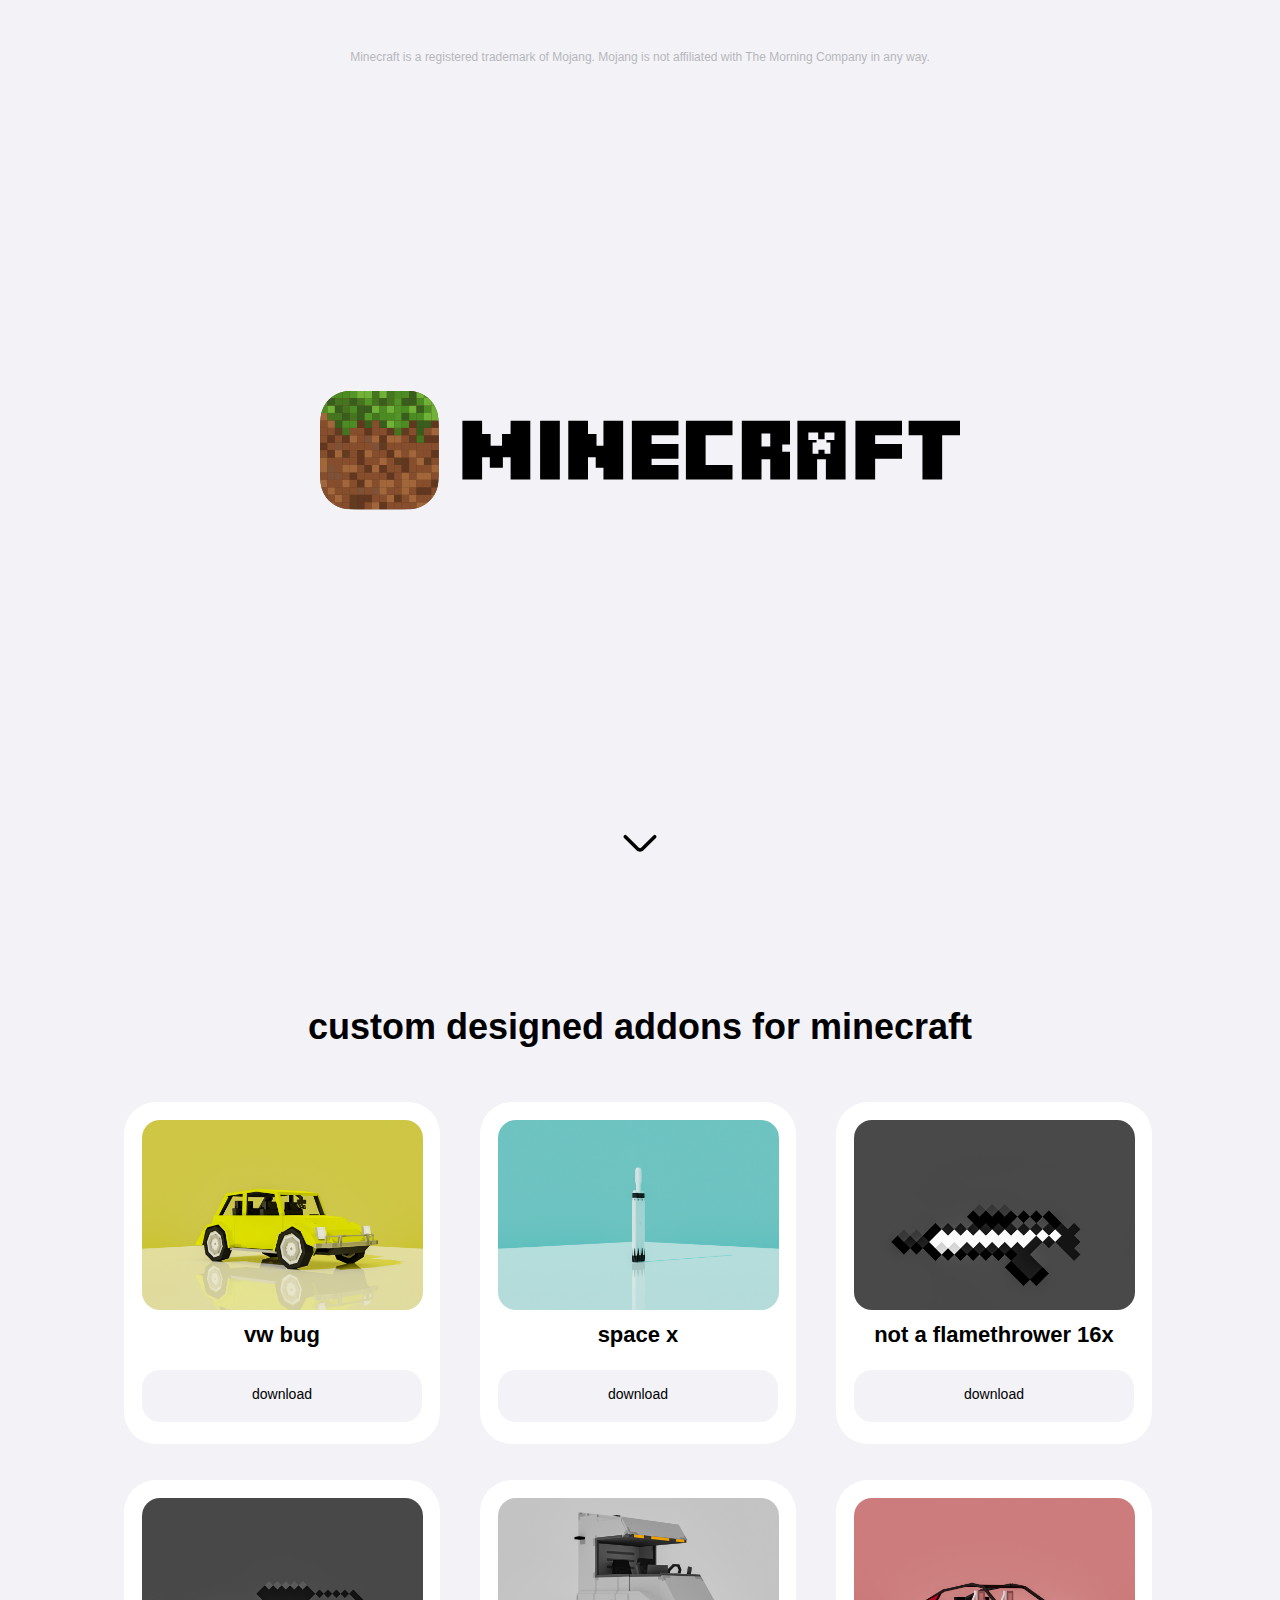
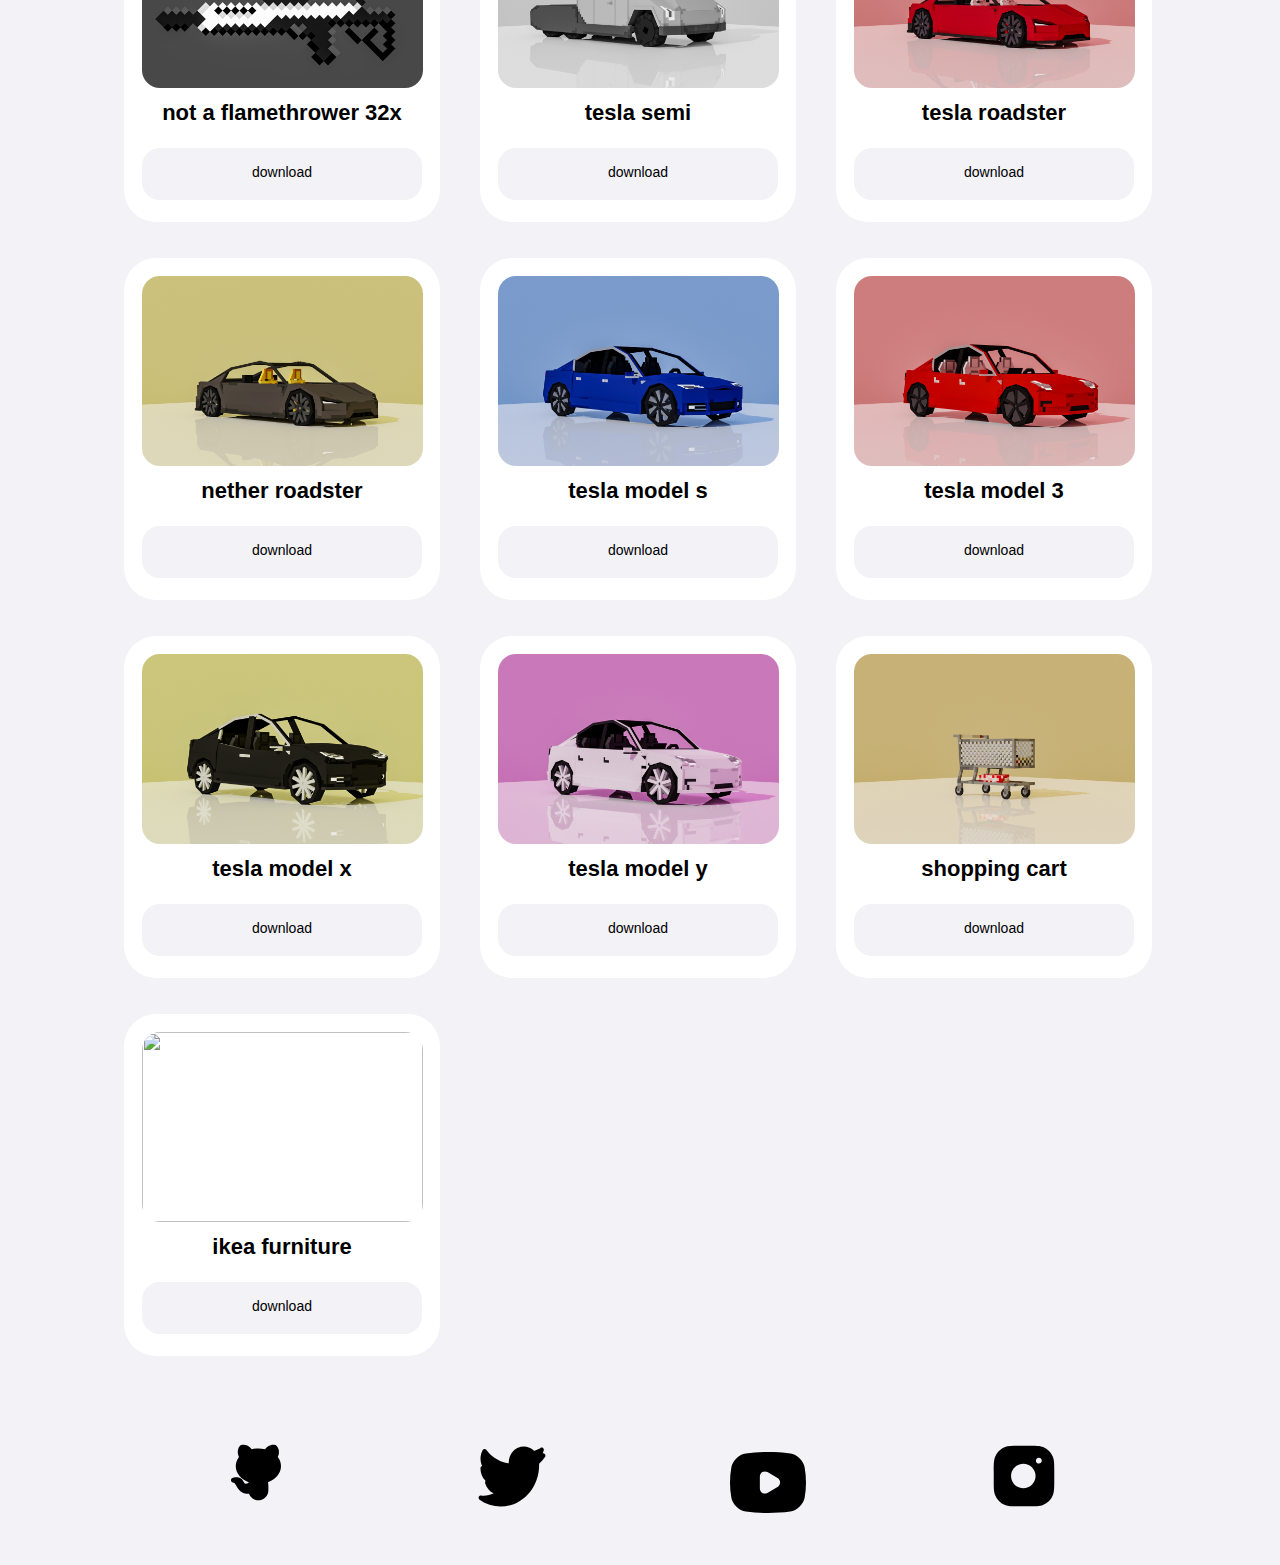
==== index.html @ c8d3272b "added download page for addons (with ads) and updated links accordingly" ====
<!DOCTYPE html>
<html lang="en">
	<head>
		<meta charset="UTF-8" />
		<meta name="viewport" content="width=device-width, initial-scale=1.0" />
		<link rel="stylesheet" type="text/css" href="style.css" />
		<title>Minecraft Resources by TMC</title>
	</head>
	<body>
		<div id="title">
			<img draggable="false" src="img/title/minecraft.svg" />
		</div>
        
        <div id="scrollBtn">
            <a href="#packSection">
                <img id="scrollBtnImg" src="img/title/chevron.svg"></img>
            </a>
        </div>
        <a name="packSection"></a>
		<div id="desc">
			<h2 id="descText">custom designed addons for minecraft</h2>
		</div>
       
		<div id="packs">
            
            <div class="packCard">
                <img draggable="false" id="packCardImg" src="img/addons/Bug.png"/>
                
                <div id="textAndBtn">
                
                <h3 id="packName">vw bug</h3>
                <a href="download?url=/minecraft/VW Bug.zip">
                    <h4 id="packBtn">download</h4>
                </a>
                </div>
            </div>
            
            <div class="packCard">
                <img draggable="false" id="packCardImg" src="img/addons/SpaceX.png"/>
                
                <div id="textAndBtn">
                
                <h3 id="packName">space x</h3>
                <a href="download?url=/minecraft/SpaceX.zip">
                    <h4 id="packBtn">download</h4>
                </a>
                </div>
            </div>
            
            <div class="packCard">
                <img draggable="false" id="packCardImg" src="img/addons/Flamethrower16.png"/>
                
                <div id="textAndBtn">
                
                <h3 id="packName">not a flamethrower 16x</h3>
                <a href="download?url=/minecraft/Not a Flamethrower 16x.zip">
                    <h4 id="packBtn">download</h4>
                </a>
                </div>
            </div>
            
            <div class="packCard">
                <img draggable="false" id="packCardImg" src="img/addons/Flamethrower32.png"/>
                
                <div id="textAndBtn">
                
                <h3 id="packName">not a flamethrower 32x</h3>
                <a href="download?url=/minecraft/Not a Flamethrower 32x.zip"
                    >
                    <h4 id="packBtn">download</h4>
                </a>
                </div>
            </div>
            
            <div class="packCard">
                <img draggable="false" id="packCardImg" src="img/addons/Semi.png"/>
                
                <div id="textAndBtn">
                
                <h3 id="packName">tesla semi</h3>
                <a href="download?url=/minecraft/Tesla Semi.zip">
                    <h4 id="packBtn">download</h4>
                </a>
                </div>
            </div>
            
            <div class="packCard">
                <img draggable="false" id="packCardImg" src="img/addons/Roadster.png"/>
                
                <div id="textAndBtn">
                
                <h3 id="packName">tesla roadster</h3>
                <a href="download?url=/minecraft/Tesla Roadster.zip">
                    <h4 id="packBtn">download</h4>
                </a>
                </div>
            </div>
            
            <div class="packCard">
                <img draggable="false" id="packCardImg" src="img/addons/NetherRoadster.png"/>
                
                <div id="textAndBtn">
                
                <h3 id="packName">nether roadster</h3>
                <a href="download?url=/minecraft/Nether Roadster.zip">
                    <h4 id="packBtn">download</h4>
                </a>
                </div>
            </div>
            
            <div class="packCard">
                <img draggable="false" id="packCardImg" src="img/addons/ModelS.png"/>
                
                <div id="textAndBtn">
                
                <h3 id="packName">tesla model s</h3>
                <a href="download?url=/minecraft/Tesla Model S.zip">
                    <h4 id="packBtn">download</h4>
                </a>
                </div>
            </div>
            
            <div class="packCard">
                <img draggable="false" id="packCardImg" src="img/addons/Model3.png"/>
                
                <div id="textAndBtn">
                
                <h3 id="packName">tesla model 3</h3>
                <a href="download?url=/minecraft/Tesla Model 3.zip">
                    <h4 id="packBtn">download</h4>
                </a>
                </div>
            </div>
            
            <div class="packCard">
                <img draggable="false" id="packCardImg" src="img/addons/ModelX.png"/>
                
                <div id="textAndBtn">
                
                <h3 id="packName">tesla model x</h3>
                <a href="download?url=/minecraft/Tesla Model X.zip">
                    <h4 id="packBtn">download</h4>
                </a>
                </div>
            </div>
            
            <div class="packCard">
                <img draggable="false" id="packCardImg" src="img/addons/ModelY.png"/>
                
                <div id="textAndBtn">
                
                <h3 id="packName">tesla model y</h3>
                <a href="download?url=/minecraft/Tesla Model Y.zip">
                    <h4 id="packBtn">download</h4>
                </a>
                </div>
            </div>
            
            <div class="packCard">
                <img draggable="false" id="packCardImg" src="img/addons/ShoppingCart.png"/>
                
                <div id="textAndBtn">
                
                <h3 id="packName">shopping cart</h3>
                <a href="download?url=/minecraft/Shopping Cart.zip">
                    <h4 id="packBtn">download</h4>
                </a>
                </div>
            </div>
            
            <div class="packCard">
                <img draggable="false" id="packCardImg" src="img/addons/Ikea.png"/>
                
                <div id="textAndBtn">
                
                <h3 id="packName">ikea furniture</h3>
                <a href="download?url=/minecraft/IKEA Furniture.zip">
                    <h4 id="packBtn">download</h4>
                </a>
                </div>
            </div>
			
		</div>
		<div id="footer">

			<a href="https://github.com/TheMorningCompany">
				<img
					draggable="false"
					src="img/icons/github.svg"
					style="left: calc(100vw / 5 - (4.5% / 2)); width: 4.5%;"
				/>
			</a>
			<a href="https://twitter.com/CompanyMorning">
				<img
					draggable="false"
					src="img/icons/twitter.svg"
					style="left: calc(200vw / 5 - (5.5% / 2)); width: 5.5%;"
				/>
			</a>
			<a href="https://www.youtube.com/channel/UCizXzjlzl6NksCf6wPLakKw">
				<img
					draggable="false"
					src="img/icons/youtube.svg"
					style="left: calc(300vw / 5 - 3%); width: 6%;"
				/>
			</a>
			<a href="https://www.instagram.com/themorningcompanymedia/">
				<img
					draggable="false"
					src="img/icons/instagram.svg"
					style="left: calc(400vw / 5 - 2.5%); width: 5%;"
				/>
			</a>
		</div>
		<script src="script.js"></script>
	</body>
    <footer>
        <div id="copyrightnote"
        <p>Minecraft is a registered trademark of Mojang. Mojang is not affiliated with The Morning Company in any way.<br>
        <div>
    </footer>
</html>
---- style.css ----
* {
    font-family: "Avenir Next", -apple-system, BlinkMacSystemFont, Roboto,"Segoe UI", sans-serif;
}
html {
    scroll-behavior: smooth;
}
::selection {
    background: #3EDD51;
}

body {
    background-color: #F2F2F7;
}
img {
    position: absolute;
    max-width: 100% !important;
}

h2 {
    text-align: center;
    font-size: 36px;
    padding: 24px;
}

h3 {
    font-size: 22px;
}

h4 {
    font-size: 14px;
    font-weight: 500;
    color: black;
}

#title img {
    top: 50%;
    left: 50%;
    -webkit-transform: translate(-50%, -50%);
    transform: translate(-50%, -50%);
    width: 50%;
    max-width: 100% !important;
    min-width: 300px;
}

#title {
    height: 90vh;
    width: 100vw;
    max-width: 100% !important;
    margin-bottom: 24px;
    align-items: center;
}

#scrollBtn {
    margin-bottom: 164px;
}

#scrollBtnImg {
    width: 44px;
    height: 44px;
    text-align: center;
    left: 50%;
    transform: translate(-50%, -50%);
}

#footer {
    display: flex;
    height: 100%;
    width: 100%;
    margin: 44px;
    justify-content:center;
}

#footer img {
    min-width: 44px;
    padding-top: 44px;
    padding-bottom: 44px;
    justify-content:center;
}

#copyrightnote {
    font-size: 12px;
    display: flex;
    justify-content: center;
    height: 75px;
    width: 80%;
    text-align: center;
    align-items: center;
    line-height: 25/2px;
    border-radius: 15px;
    position: absolute;
    top: 0%;
    left: 50%;
    transform: translate(-50%, 25%);
    opacity: 25%;
    max-width: 100% !important;
}

.packCard {
    width: 310px;
    height: 336px;
    display: flex;
    flex-direction: column;
    align-items: center;
    background-color: #ffffff;
    border-radius: 32px;
    box-shadow: none;
    border: solid rgba(0,0,43,0.0);
    transform: none;
    transition: box-shadow 0.4s, border 0.4s, transform 0.4s;
}
#packCardImg {
    width: 281px;
    height: 190px;
    margin-top: 15px;
    border-radius: 18px;
    object-fit: cover;
}
#packBtn {
    underline: none;
    background-color: #F2F2F7;
    min-width: 280px;
    max-width: 372px;
    height: 52px;
    padding-top: 16px;
    text-align: center;
    box-sizing: border-box;
    border-radius: 18px;
    color: black;
    transition: background-color 0.4s;
}

#textAndBtn {
    margin-top: 195px;
}

.packCard:hover {
    box-shadow: 0px 15px 40px rgba(7,7,44,0.08);
    border: solid rgba(0,0,43,0.04);
    transform: translate(0px,-6px);
}
#packBtn:hover {
    background-color: #e1e1e8;
}
#packBtn:active {
    background-color: #c9c9d3;
}


#packs {
    text-align: center;
    display: grid;
    grid-template-columns: repeat(auto-fill, 320px);
    gap: 36px;
    justify-content:center;
}

a:link { text-decoration: none; }

a:visited { text-decoration: none; }

a:hover { text-decoration: none; }

a:active { text-decoration: none; }

@media(prefers-color-scheme: dark) {
    body {
        background-color: #232024;
    }
    #footer img {
        filter: invert(100%);
    }
    
    .packCard {
        background-color: #333033;
    }
    
    #packBtn {
        background-color: #232024;
        color: white;
    }
    
    
    #title img {
        content: url("img/title/minecraft dark.svg")
    }
    
    #packBtn:hover {
        background-color: #363138;
    }
    #packBtn:active {
        background-color: #474149;
    }
    #scrollBtnImg {
        filter: invert(100%)
    }
    
    h1 {
        color: white;
    }
    h2 {
        color: white;
    }
    h3 {
        color: white;
    }
    h4 {
        color: white;
    }
    #copyrightnote {
        color: #FFFFFF;
    }
}

/*# sourceMappingURL=style.css.map */
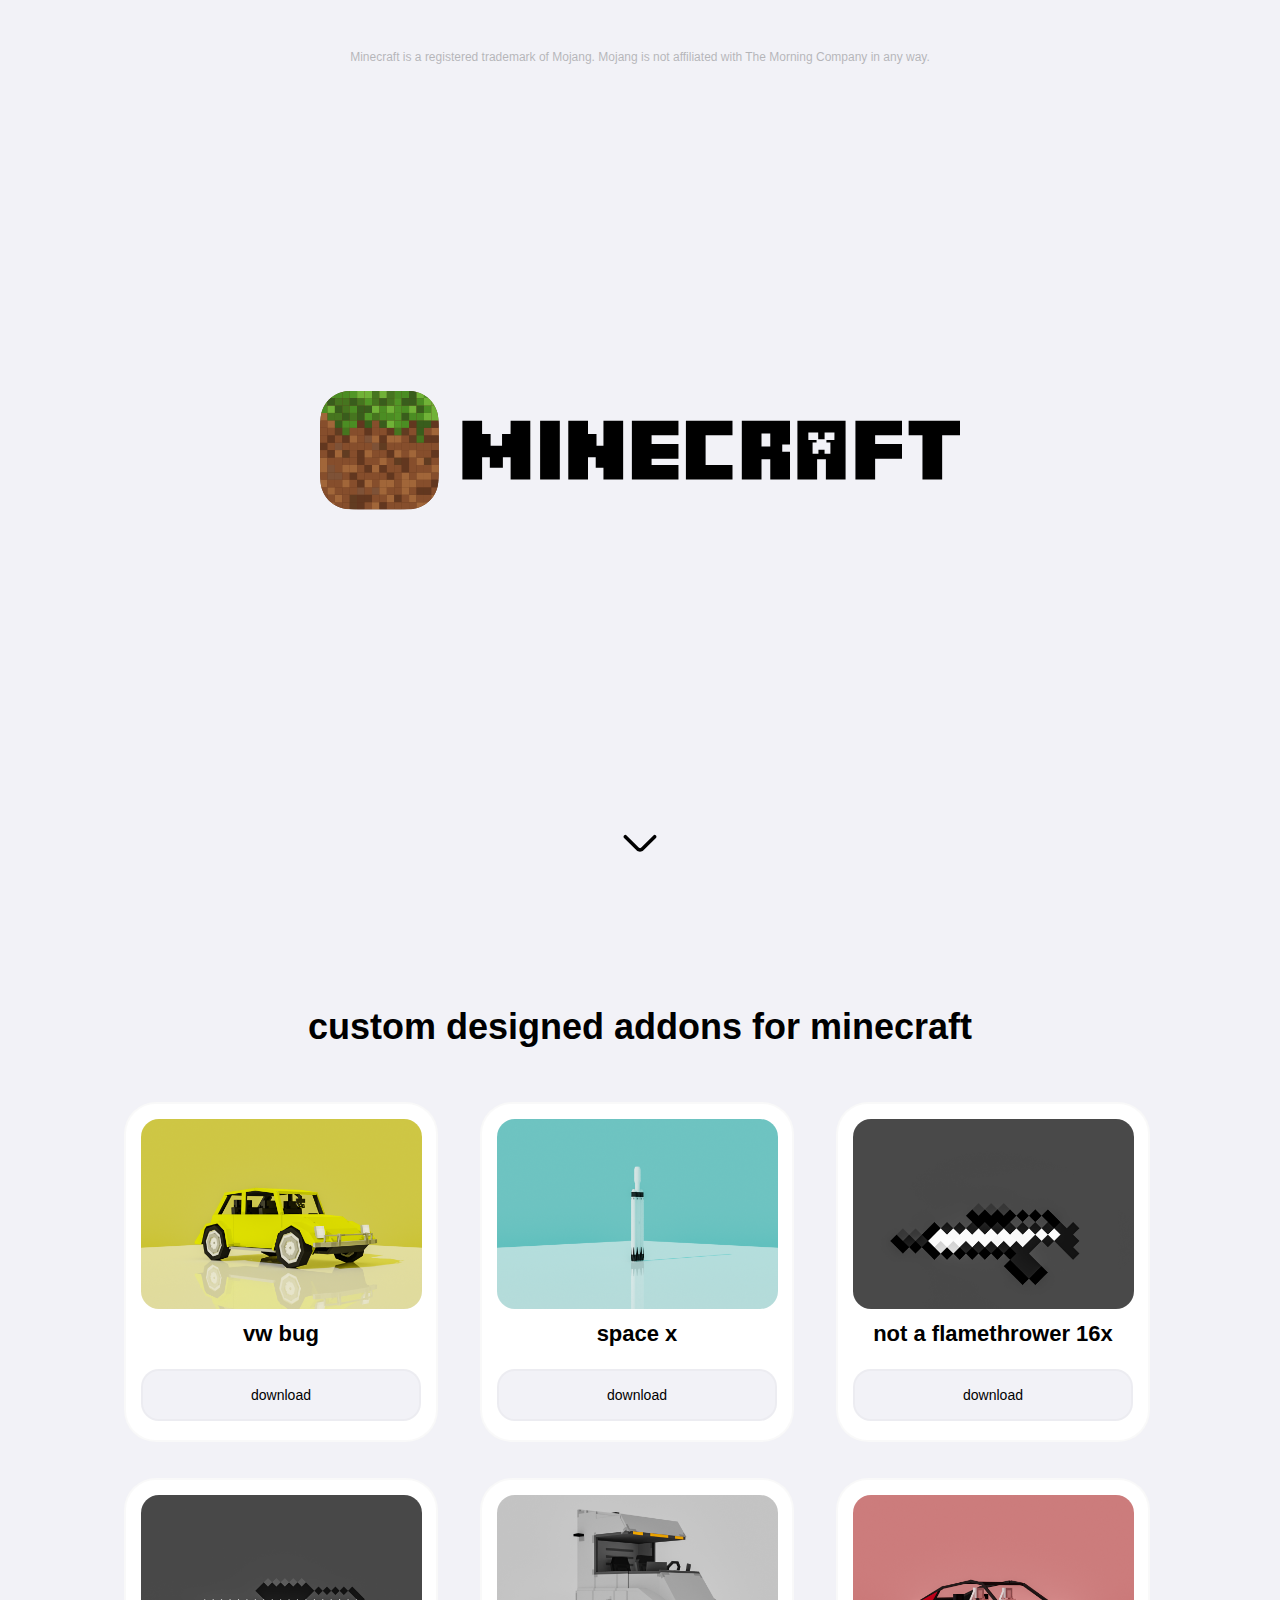
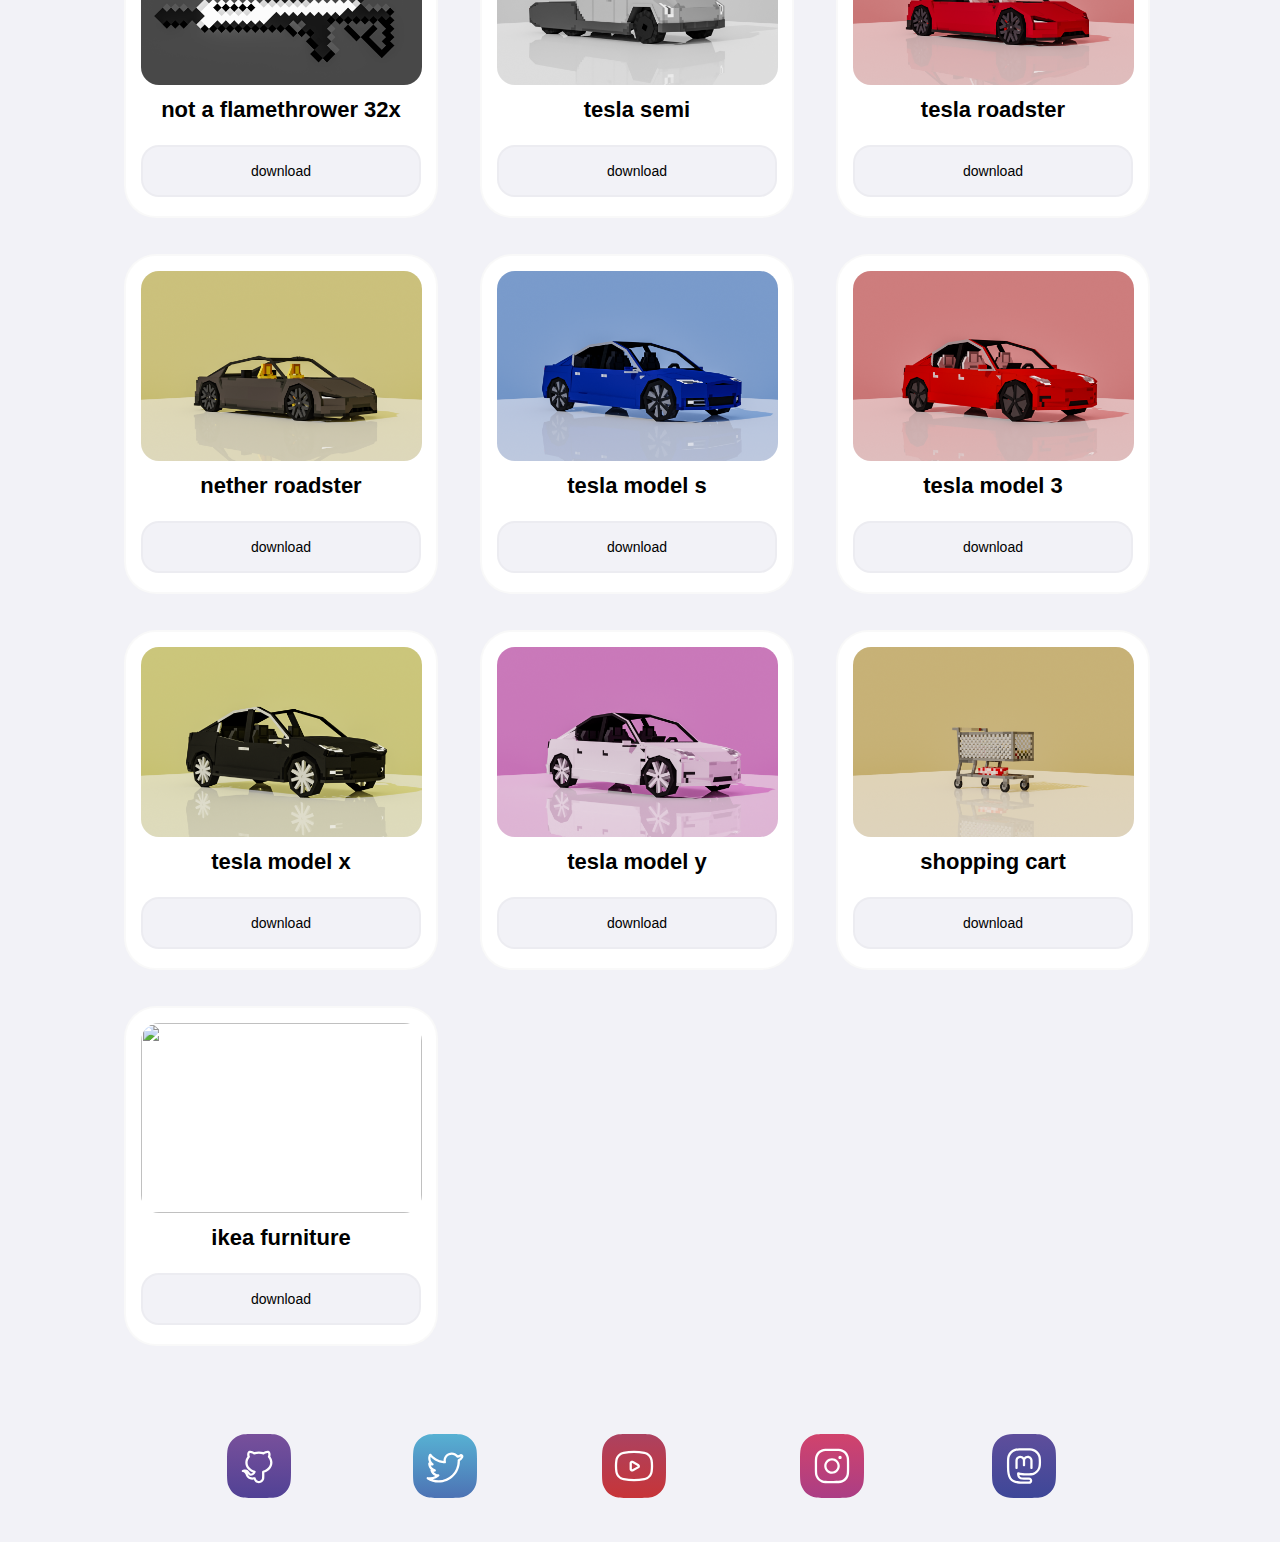
==== commit 30b9a29b: "changed colors/animations/footer icons" ====
--- a/index.html
+++ b/index.html
@@ -1,6 +1,7 @@
 <!DOCTYPE html>
 <html lang="en">
 	<head>
+        <script async src="https://pagead2.googlesyndication.com/pagead/js/adsbygoogle.js?client=ca-pub-3153708711357836" crossorigin="anonymous"></script>
 		<meta charset="UTF-8" />
 		<meta name="viewport" content="width=device-width, initial-scale=1.0" />
 		<link rel="stylesheet" type="text/css" href="style.css" />
@@ -187,36 +188,57 @@
 				<img
 					draggable="false"
 					src="img/icons/github.svg"
-					style="left: calc(100vw / 5 - (4.5% / 2)); width: 4.5%;"
+					style="left: calc(100vw / 5 - (4.5% / 2)); width: 5%;"
 				/>
 			</a>
 			<a href="https://twitter.com/CompanyMorning">
 				<img
 					draggable="false"
 					src="img/icons/twitter.svg"
-					style="left: calc(200vw / 5 - (5.5% / 2)); width: 5.5%;"
+					style="left: calc(175vw / 5 - (5.5% / 2)); width: 5%;"
 				/>
 			</a>
 			<a href="https://www.youtube.com/channel/UCizXzjlzl6NksCf6wPLakKw">
 				<img
 					draggable="false"
 					src="img/icons/youtube.svg"
-					style="left: calc(300vw / 5 - 3%); width: 6%;"
+					style="left: calc(250vw / 5 - 3%); width: 5%;"
 				/>
 			</a>
 			<a href="https://www.instagram.com/themorningcompanymedia/">
 				<img
 					draggable="false"
 					src="img/icons/instagram.svg"
-					style="left: calc(400vw / 5 - 2.5%); width: 5%;"
-				/>
-			</a>
-		</div>
+					style="left: calc(325vw / 5 - 2.5%); width: 5%;"
+				/>
+			</a>
+            <a href="https://mastodon.social/@themorningcompany">
+                <img
+                    draggable="false"
+                    src="img/icons/mastodon.svg"
+                    style="left: calc(400vw / 5 - 2.5%); width: 5%;"
+                />
+            </a>
+		</div>
+        
+        <footer>
+            <div id="copyrightnote"
+            <p>Minecraft is a registered trademark of Mojang. Mojang is not affiliated with The Morning Company in any way.<br>
+            <div>
+        </footer>
+        
 		<script src="script.js"></script>
+        <script async src="https://pagead2.googlesyndication.com/pagead/js/adsbygoogle.js?client=ca-pub-3153708711357836"
+            crossorigin="anonymous"></script>
+        <!-- Square -->
+        <ins class="adsbygoogle"
+            style="display:block"
+            data-ad-client="ca-pub-3153708711357836"
+            data-ad-slot="2535319029"
+            data-ad-format="auto"
+            data-full-width-responsive="true"></ins>
+        <script>
+            (adsbygoogle = window.adsbygoogle || []).push({});
+        </script>
 	</body>
-    <footer>
-        <div id="copyrightnote"
-        <p>Minecraft is a registered trademark of Mojang. Mojang is not affiliated with The Morning Company in any way.<br>
-        <div>
-    </footer>
 </html>
--- a/style.css
+++ b/style.css
@@ -1,3 +1,14 @@
+:root {
+    --light-background: #F2F2F7;
+    --dark-background: #17191C;
+    --pack-button-hover: #e1e1e8;
+    --pack-button-active: #c9c9d3;
+    --pack-card-dark: #22242B;
+    --pack-button-dark: #353842;
+    --pack-button-hover-dark: #4F5463;
+    --pack-button-active-dark: #2B2D36;
+}
+
 * {
     font-family: "Avenir Next", -apple-system, BlinkMacSystemFont, Roboto,"Segoe UI", sans-serif;
 }
@@ -9,7 +20,7 @@
 }
 
 body {
-    background-color: #F2F2F7;
+    background-color: var(--light-background);
 }
 img {
     position: absolute;
@@ -75,6 +86,7 @@
     padding-top: 44px;
     padding-bottom: 44px;
     justify-content:center;
+    transition: all 0.6s cubic-bezier(.16,.86,.46,.97);
 }
 
 #copyrightnote {
@@ -105,6 +117,7 @@
     border-radius: 32px;
     box-shadow: none;
     border: solid rgba(0,0,43,0.0);
+    border: 2px solid rgba(0,0,0,0.025);
     transform: none;
     transition: box-shadow 0.4s, border 0.4s, transform 0.4s;
 }
@@ -117,7 +130,7 @@
 }
 #packBtn {
     underline: none;
-    background-color: #F2F2F7;
+    background-color: var(--light-background);
     min-width: 280px;
     max-width: 372px;
     height: 52px;
@@ -125,8 +138,10 @@
     text-align: center;
     box-sizing: border-box;
     border-radius: 18px;
+    border: 2px solid rgba(0,0,0,0.025);
     color: black;
     transition: background-color 0.4s;
+    transition: all 0.6s cubic-bezier(.16,.86,.46,.97);
 }
 
 #textAndBtn {
@@ -134,17 +149,25 @@
 }
 
 .packCard:hover {
+   
     box-shadow: 0px 15px 40px rgba(7,7,44,0.08);
     border: solid rgba(0,0,43,0.04);
     transform: translate(0px,-6px);
 }
 #packBtn:hover {
-    background-color: #e1e1e8;
+    transform: scale(1.05);
+    background-color: var(--pack-button-hover);
 }
 #packBtn:active {
-    background-color: #c9c9d3;
-}
-
+    background-color: var(--pack-button-active);
+}
+
+#footer img:hover {
+    
+    transform: scale(1.1);
+    
+    
+}
 
 #packs {
     text-align: center;
@@ -164,18 +187,17 @@
 
 @media(prefers-color-scheme: dark) {
     body {
-        background-color: #232024;
-    }
-    #footer img {
-        filter: invert(100%);
-    }
-    
+        background-color: var(--dark-background);
+    }
+ 
     .packCard {
-        background-color: #333033;
+        border: 2px solid rgba(255,255,255,0.025);
+        background-color: var(--pack-card-dark);
     }
     
     #packBtn {
-        background-color: #232024;
+        border: 2px solid rgba(255,255,255,0.025);
+        background-color: var(--pack-button-dark);
         color: white;
     }
     
@@ -185,10 +207,10 @@
     }
     
     #packBtn:hover {
-        background-color: #363138;
+        background-color: var(--pack-button-hover-dark);
     }
     #packBtn:active {
-        background-color: #474149;
+        background-color: var(--pack-button-active-dark);
     }
     #scrollBtnImg {
         filter: invert(100%)
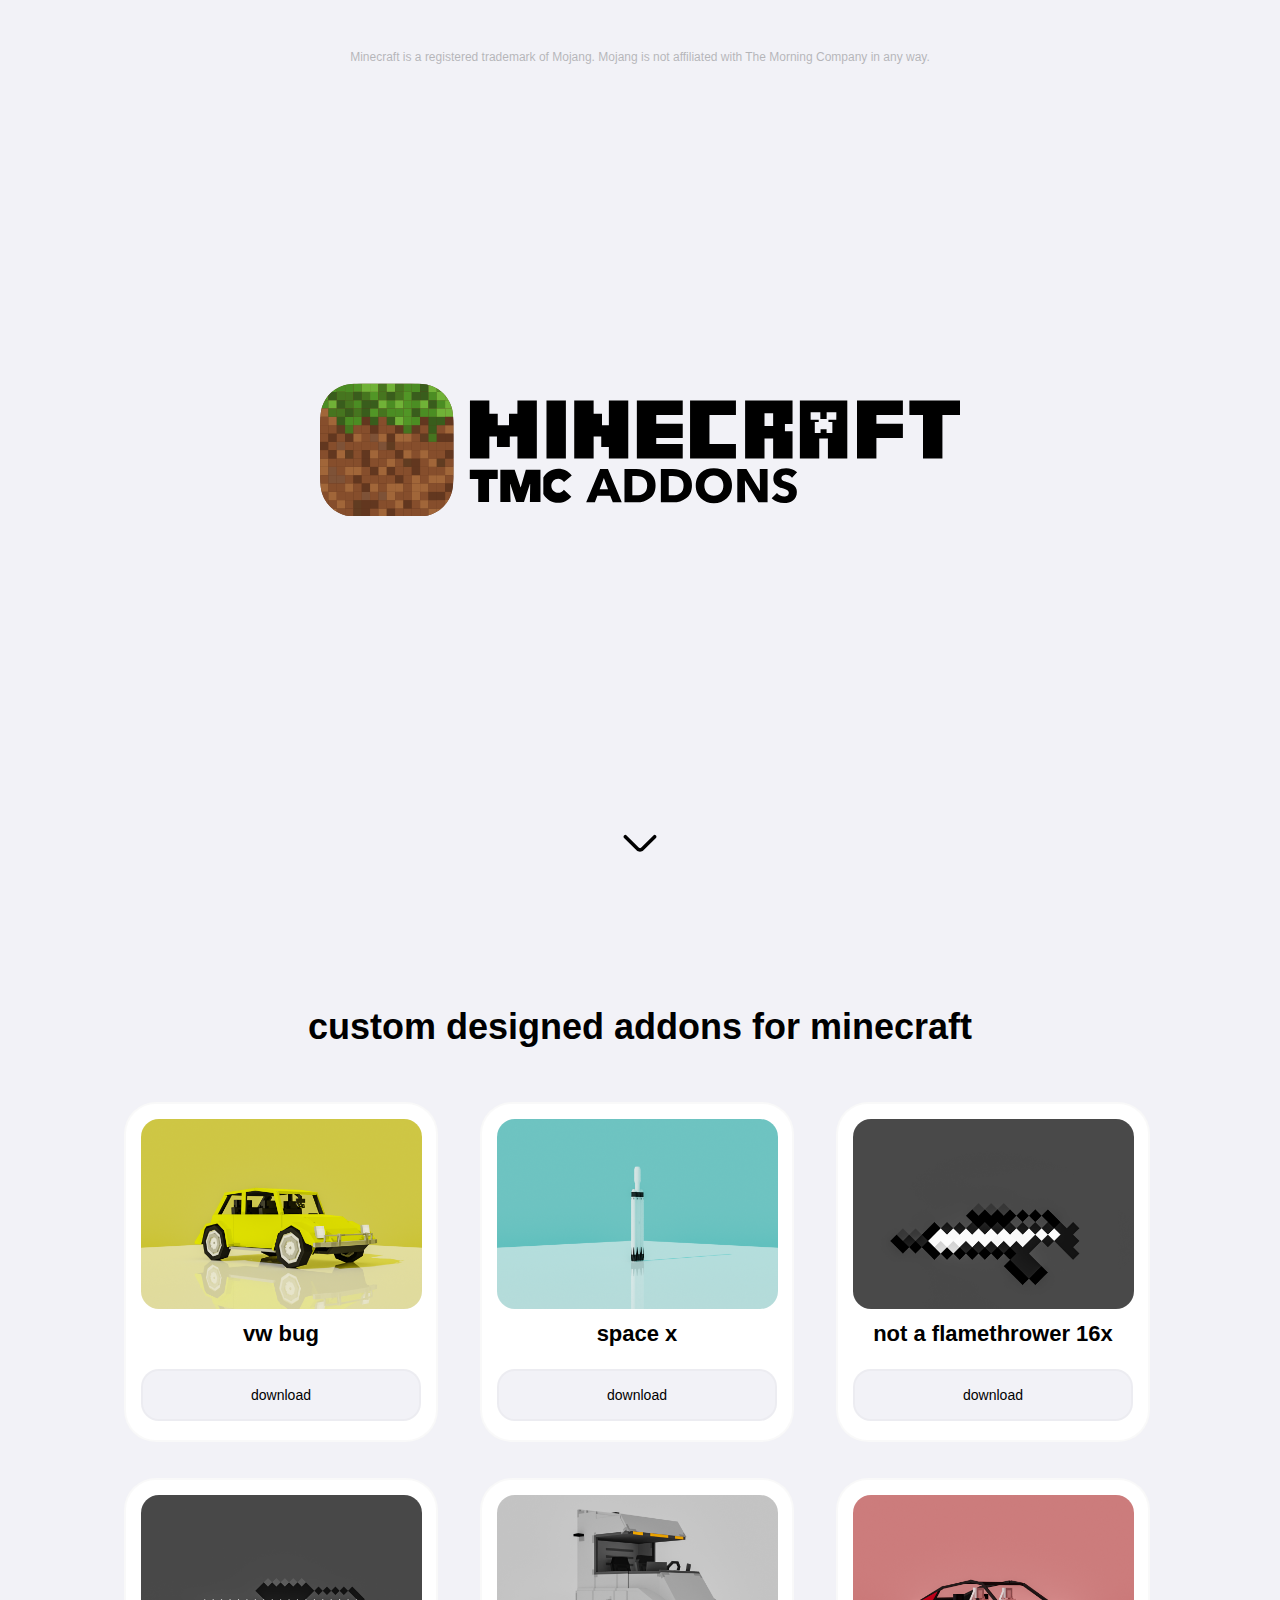
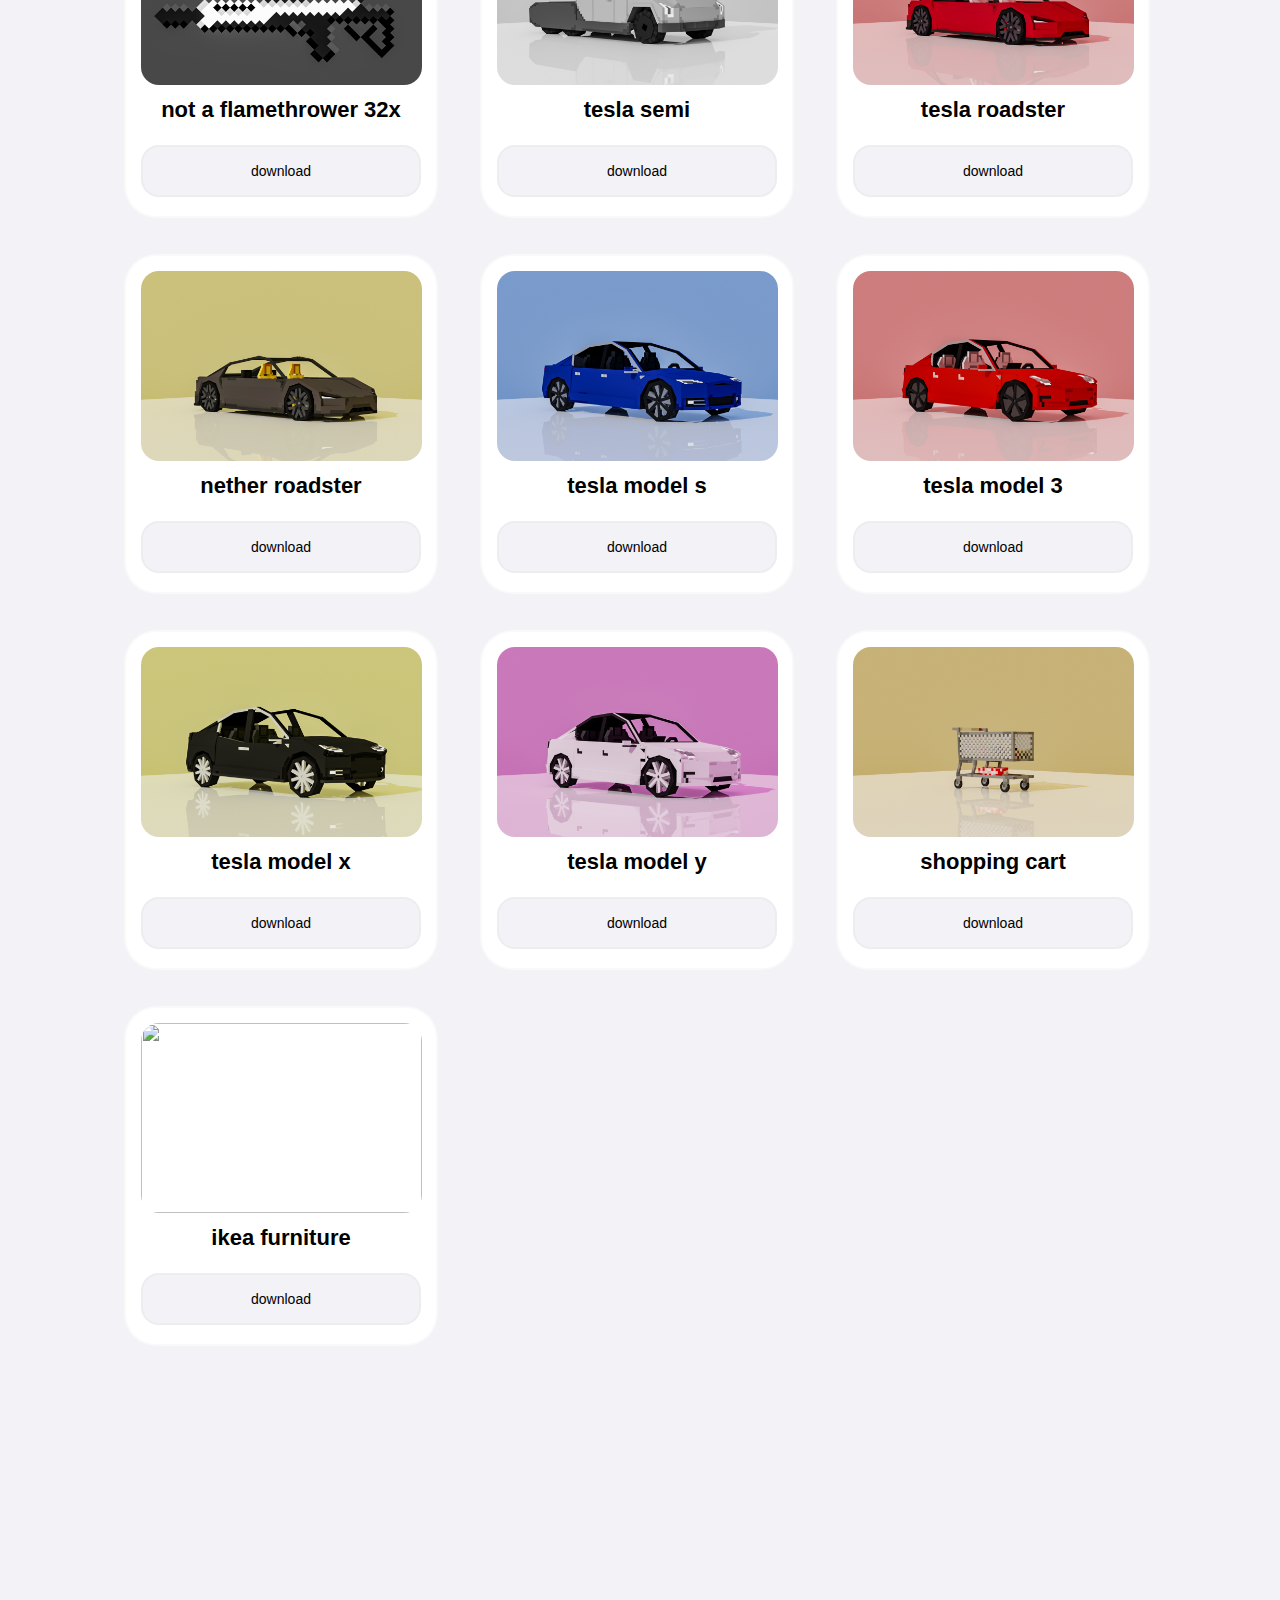
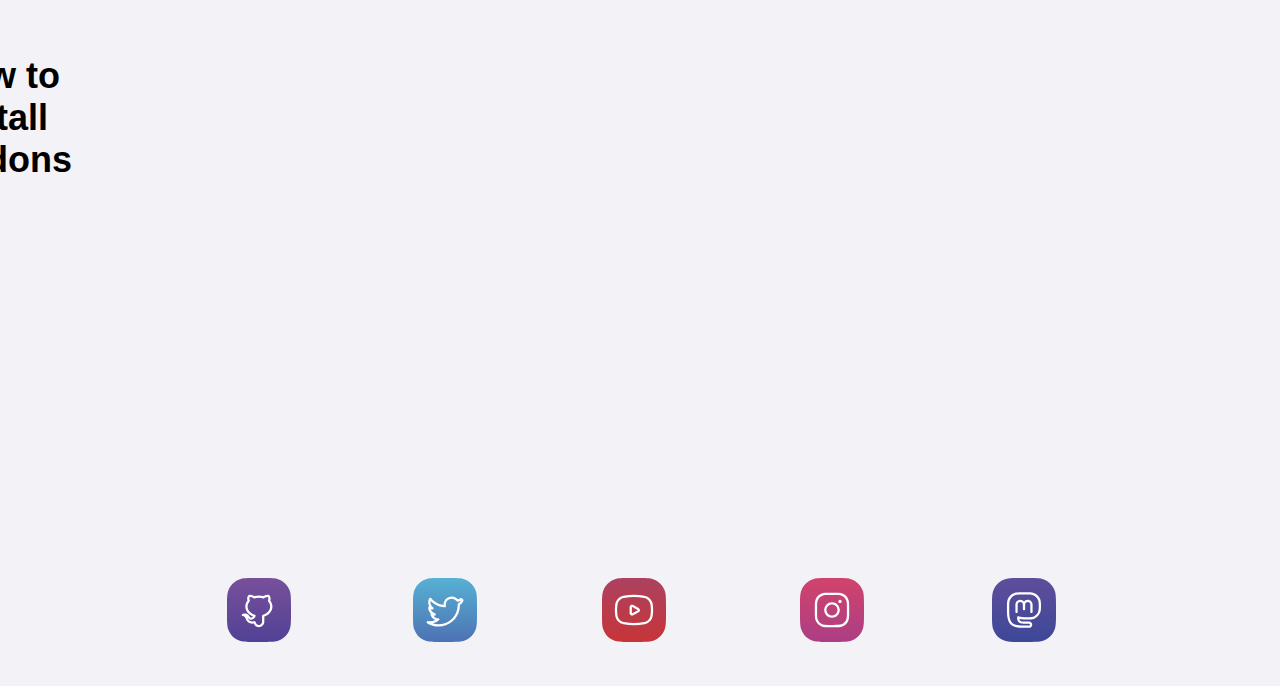
==== commit 6bc6d3b8: "ui" ====
--- a/index.html
+++ b/index.html
@@ -1,16 +1,16 @@
 <!DOCTYPE html>
 <html lang="en">
-	<head>
-        <script async src="https://pagead2.googlesyndication.com/pagead/js/adsbygoogle.js?client=ca-pub-3153708711357836" crossorigin="anonymous"></script>
-		<meta charset="UTF-8" />
-		<meta name="viewport" content="width=device-width, initial-scale=1.0" />
-		<link rel="stylesheet" type="text/css" href="style.css" />
-		<title>Minecraft Resources by TMC</title>
-	</head>
-	<body>
-		<div id="title">
-			<img draggable="false" src="img/title/minecraft.svg" />
-		</div>
+    <head>
+       
+        <meta charset="UTF-8" />
+        <meta name="viewport" content="width=device-width, initial-scale=1.0" />
+        <link rel="stylesheet" type="text/css" href="style.css" />
+        <title>Minecraft Resources by TMC</title>
+    </head>
+    <body>
+        <div id="title">
+            <img draggable="false" src="img/title/minecraft.svg" />
+        </div>
         
         <div id="scrollBtn">
             <a href="#packSection">
@@ -18,21 +18,21 @@
             </a>
         </div>
         <a name="packSection"></a>
-		<div id="desc">
-			<h2 id="descText">custom designed addons for minecraft</h2>
-		</div>
-       
-		<div id="packs">
+        <div id="desc">
+            <h2>custom designed addons for minecraft</h2>
+        </div>
+        
+        <div id="packs">
             
             <div class="packCard">
                 <img draggable="false" id="packCardImg" src="img/addons/Bug.png"/>
                 
                 <div id="textAndBtn">
-                
-                <h3 id="packName">vw bug</h3>
-                <a href="download?url=/minecraft/VW Bug.zip">
-                    <h4 id="packBtn">download</h4>
-                </a>
+                    
+                    <h3 id="packName">vw bug</h3>
+                    <a href="download?url=/minecraft/VW Bug.zip">
+                        <h4 id="packBtn">download</h4>
+                    </a>
                 </div>
             </div>
             
@@ -40,11 +40,11 @@
                 <img draggable="false" id="packCardImg" src="img/addons/SpaceX.png"/>
                 
                 <div id="textAndBtn">
-                
-                <h3 id="packName">space x</h3>
-                <a href="download?url=/minecraft/SpaceX.zip">
-                    <h4 id="packBtn">download</h4>
-                </a>
+                    
+                    <h3 id="packName">space x</h3>
+                    <a href="download?url=/minecraft/SpaceX.zip">
+                        <h4 id="packBtn">download</h4>
+                    </a>
                 </div>
             </div>
             
@@ -52,11 +52,11 @@
                 <img draggable="false" id="packCardImg" src="img/addons/Flamethrower16.png"/>
                 
                 <div id="textAndBtn">
-                
-                <h3 id="packName">not a flamethrower 16x</h3>
-                <a href="download?url=/minecraft/Not a Flamethrower 16x.zip">
-                    <h4 id="packBtn">download</h4>
-                </a>
+                    
+                    <h3 id="packName">not a flamethrower 16x</h3>
+                    <a href="download?url=/minecraft/Not a Flamethrower 16x.zip">
+                        <h4 id="packBtn">download</h4>
+                    </a>
                 </div>
             </div>
             
@@ -64,12 +64,12 @@
                 <img draggable="false" id="packCardImg" src="img/addons/Flamethrower32.png"/>
                 
                 <div id="textAndBtn">
-                
-                <h3 id="packName">not a flamethrower 32x</h3>
-                <a href="download?url=/minecraft/Not a Flamethrower 32x.zip"
-                    >
-                    <h4 id="packBtn">download</h4>
-                </a>
+                    
+                    <h3 id="packName">not a flamethrower 32x</h3>
+                    <a href="download?url=/minecraft/Not a Flamethrower 32x.zip"
+                        >
+                        <h4 id="packBtn">download</h4>
+                    </a>
                 </div>
             </div>
             
@@ -77,11 +77,11 @@
                 <img draggable="false" id="packCardImg" src="img/addons/Semi.png"/>
                 
                 <div id="textAndBtn">
-                
-                <h3 id="packName">tesla semi</h3>
-                <a href="download?url=/minecraft/Tesla Semi.zip">
-                    <h4 id="packBtn">download</h4>
-                </a>
+                    
+                    <h3 id="packName">tesla semi</h3>
+                    <a href="download?url=/minecraft/Tesla Semi.zip">
+                        <h4 id="packBtn">download</h4>
+                    </a>
                 </div>
             </div>
             
@@ -89,11 +89,11 @@
                 <img draggable="false" id="packCardImg" src="img/addons/Roadster.png"/>
                 
                 <div id="textAndBtn">
-                
-                <h3 id="packName">tesla roadster</h3>
-                <a href="download?url=/minecraft/Tesla Roadster.zip">
-                    <h4 id="packBtn">download</h4>
-                </a>
+                    
+                    <h3 id="packName">tesla roadster</h3>
+                    <a href="download?url=/minecraft/Tesla Roadster.zip">
+                        <h4 id="packBtn">download</h4>
+                    </a>
                 </div>
             </div>
             
@@ -101,11 +101,11 @@
                 <img draggable="false" id="packCardImg" src="img/addons/NetherRoadster.png"/>
                 
                 <div id="textAndBtn">
-                
-                <h3 id="packName">nether roadster</h3>
-                <a href="download?url=/minecraft/Nether Roadster.zip">
-                    <h4 id="packBtn">download</h4>
-                </a>
+                    
+                    <h3 id="packName">nether roadster</h3>
+                    <a href="download?url=/minecraft/Nether Roadster.zip">
+                        <h4 id="packBtn">download</h4>
+                    </a>
                 </div>
             </div>
             
@@ -113,11 +113,11 @@
                 <img draggable="false" id="packCardImg" src="img/addons/ModelS.png"/>
                 
                 <div id="textAndBtn">
-                
-                <h3 id="packName">tesla model s</h3>
-                <a href="download?url=/minecraft/Tesla Model S.zip">
-                    <h4 id="packBtn">download</h4>
-                </a>
+                    
+                    <h3 id="packName">tesla model s</h3>
+                    <a href="download?url=/minecraft/Tesla Model S.zip">
+                        <h4 id="packBtn">download</h4>
+                    </a>
                 </div>
             </div>
             
@@ -125,11 +125,11 @@
                 <img draggable="false" id="packCardImg" src="img/addons/Model3.png"/>
                 
                 <div id="textAndBtn">
-                
-                <h3 id="packName">tesla model 3</h3>
-                <a href="download?url=/minecraft/Tesla Model 3.zip">
-                    <h4 id="packBtn">download</h4>
-                </a>
+                    
+                    <h3 id="packName">tesla model 3</h3>
+                    <a href="download?url=/minecraft/Tesla Model 3.zip">
+                        <h4 id="packBtn">download</h4>
+                    </a>
                 </div>
             </div>
             
@@ -137,11 +137,11 @@
                 <img draggable="false" id="packCardImg" src="img/addons/ModelX.png"/>
                 
                 <div id="textAndBtn">
-                
-                <h3 id="packName">tesla model x</h3>
-                <a href="download?url=/minecraft/Tesla Model X.zip">
-                    <h4 id="packBtn">download</h4>
-                </a>
+                    
+                    <h3 id="packName">tesla model x</h3>
+                    <a href="download?url=/minecraft/Tesla Model X.zip">
+                        <h4 id="packBtn">download</h4>
+                    </a>
                 </div>
             </div>
             
@@ -149,11 +149,11 @@
                 <img draggable="false" id="packCardImg" src="img/addons/ModelY.png"/>
                 
                 <div id="textAndBtn">
-                
-                <h3 id="packName">tesla model y</h3>
-                <a href="download?url=/minecraft/Tesla Model Y.zip">
-                    <h4 id="packBtn">download</h4>
-                </a>
+                    
+                    <h3 id="packName">tesla model y</h3>
+                    <a href="download?url=/minecraft/Tesla Model Y.zip">
+                        <h4 id="packBtn">download</h4>
+                    </a>
                 </div>
             </div>
             
@@ -161,11 +161,11 @@
                 <img draggable="false" id="packCardImg" src="img/addons/ShoppingCart.png"/>
                 
                 <div id="textAndBtn">
-                
-                <h3 id="packName">shopping cart</h3>
-                <a href="download?url=/minecraft/Shopping Cart.zip">
-                    <h4 id="packBtn">download</h4>
-                </a>
+                    
+                    <h3 id="packName">shopping cart</h3>
+                    <a href="download?url=/minecraft/Shopping Cart.zip">
+                        <h4 id="packBtn">download</h4>
+                    </a>
                 </div>
             </div>
             
@@ -173,72 +173,69 @@
                 <img draggable="false" id="packCardImg" src="img/addons/Ikea.png"/>
                 
                 <div id="textAndBtn">
-                
-                <h3 id="packName">ikea furniture</h3>
-                <a href="download?url=/minecraft/IKEA Furniture.zip">
-                    <h4 id="packBtn">download</h4>
-                </a>
-                </div>
-            </div>
-			
-		</div>
-		<div id="footer">
-
-			<a href="https://github.com/TheMorningCompany">
-				<img
-					draggable="false"
-					src="img/icons/github.svg"
-					style="left: calc(100vw / 5 - (4.5% / 2)); width: 5%;"
-				/>
-			</a>
-			<a href="https://twitter.com/CompanyMorning">
-				<img
-					draggable="false"
-					src="img/icons/twitter.svg"
-					style="left: calc(175vw / 5 - (5.5% / 2)); width: 5%;"
-				/>
-			</a>
-			<a href="https://www.youtube.com/channel/UCizXzjlzl6NksCf6wPLakKw">
-				<img
-					draggable="false"
-					src="img/icons/youtube.svg"
-					style="left: calc(250vw / 5 - 3%); width: 5%;"
-				/>
-			</a>
-			<a href="https://www.instagram.com/themorningcompanymedia/">
-				<img
-					draggable="false"
-					src="img/icons/instagram.svg"
-					style="left: calc(325vw / 5 - 2.5%); width: 5%;"
-				/>
-			</a>
+                    
+                    <h3 id="packName">ikea furniture</h3>
+                    <a href="download?url=/minecraft/IKEA Furniture.zip">
+                        <h4 id="packBtn">download</h4>
+                    </a>
+                </div>
+            </div>
+            
+        </div>
+        
+        <div id="tutorial">
+            
+            <h2 id="descText">how to install addons</h2>
+            
+            <iframe id="video" src="https://www.youtube.com/embed/otaQepFgt9k" title="YouTube video player" frameborder="0" allow="accelerometer; autoplay; clipboard-write; encrypted-media; gyroscope; picture-in-picture; web-share" allowfullscreen></iframe>
+        </div>
+        
+        <div id="footer">
+            
+            <a href="https://github.com/TheMorningCompany">
+                <img
+                draggable="false"
+                src="img/icons/github.svg"
+                style="left: calc(100vw / 5 - (4.5% / 2)); width: 5%;"
+                />
+            </a>
+            <a href="https://twitter.com/CompanyMorning">
+                <img
+                draggable="false"
+                src="img/icons/twitter.svg"
+                style="left: calc(175vw / 5 - (5.5% / 2)); width: 5%;"
+                />
+            </a>
+            <a href="https://www.youtube.com/channel/UCizXzjlzl6NksCf6wPLakKw">
+                <img
+                draggable="false"
+                src="img/icons/youtube.svg"
+                style="left: calc(250vw / 5 - 3%); width: 5%;"
+                />
+            </a>
+            <a href="https://www.instagram.com/themorningcompanymedia/">
+                <img
+                draggable="false"
+                src="img/icons/instagram.svg"
+                style="left: calc(325vw / 5 - 2.5%); width: 5%;"
+                />
+            </a>
             <a href="https://mastodon.social/@themorningcompany">
                 <img
-                    draggable="false"
-                    src="img/icons/mastodon.svg"
-                    style="left: calc(400vw / 5 - 2.5%); width: 5%;"
-                />
-            </a>
-		</div>
+                draggable="false"
+                src="img/icons/mastodon.svg"
+                style="left: calc(400vw / 5 - 2.5%); width: 5%;"
+                />
+            </a>
+        </div>
+        
+        
         
         <footer>
             <div id="copyrightnote"
-            <p>Minecraft is a registered trademark of Mojang. Mojang is not affiliated with The Morning Company in any way.<br>
-            <div>
-        </footer>
-        
-		<script src="script.js"></script>
-        <script async src="https://pagead2.googlesyndication.com/pagead/js/adsbygoogle.js?client=ca-pub-3153708711357836"
-            crossorigin="anonymous"></script>
-        <!-- Square -->
-        <ins class="adsbygoogle"
-            style="display:block"
-            data-ad-client="ca-pub-3153708711357836"
-            data-ad-slot="2535319029"
-            data-ad-format="auto"
-            data-full-width-responsive="true"></ins>
-        <script>
-            (adsbygoogle = window.adsbygoogle || []).push({});
-        </script>
-	</body>
+                <p>Minecraft is a registered trademark of Mojang. Mojang is not affiliated with The Morning Company in any way.<br>
+                <div>
+                </footer>
+        
+    </body>
 </html>
--- a/style.css
+++ b/style.css
@@ -128,6 +128,8 @@
     border-radius: 18px;
     object-fit: cover;
 }
+
+
 #packBtn {
     underline: none;
     background-color: var(--light-background);
@@ -148,25 +150,52 @@
     margin-top: 195px;
 }
 
+#tutorial {
+    box-sizing:border-box;
+    display: flex;
+/*    flex-direction: column;*/
+    align-items: center;
+    justify-content:center;
+}
+
+#video {
+    box-sizing:border-box;
+    justify-content:center;
+    width: 100%;
+    aspect-ratio: 16 / 9;
+    
+    margin: 28pt;
+    border-radius: 18px;
+   
+}
+
+#descText {
+    text-align: left;
+    margin: 28pt;
+}
+
 .packCard:hover {
    
     box-shadow: 0px 15px 40px rgba(7,7,44,0.08);
     border: solid rgba(0,0,43,0.04);
-    transform: translate(0px,-6px);
+    transform: translate(0px,-6px) scale(1.05);
 }
 #packBtn:hover {
     transform: scale(1.05);
     background-color: var(--pack-button-hover);
 }
 #packBtn:active {
+    transform: scale(0.95);
+   
     background-color: var(--pack-button-active);
 }
 
 #footer img:hover {
-    
     transform: scale(1.1);
-    
-    
+}
+
+#footer img:active {
+    transform: scale(0.95);
 }
 
 #packs {
@@ -184,6 +213,10 @@
 a:hover { text-decoration: none; }
 
 a:active { text-decoration: none; }
+
+.adsbygoogle {
+    display: none;
+}
 
 @media(prefers-color-scheme: dark) {
     body {
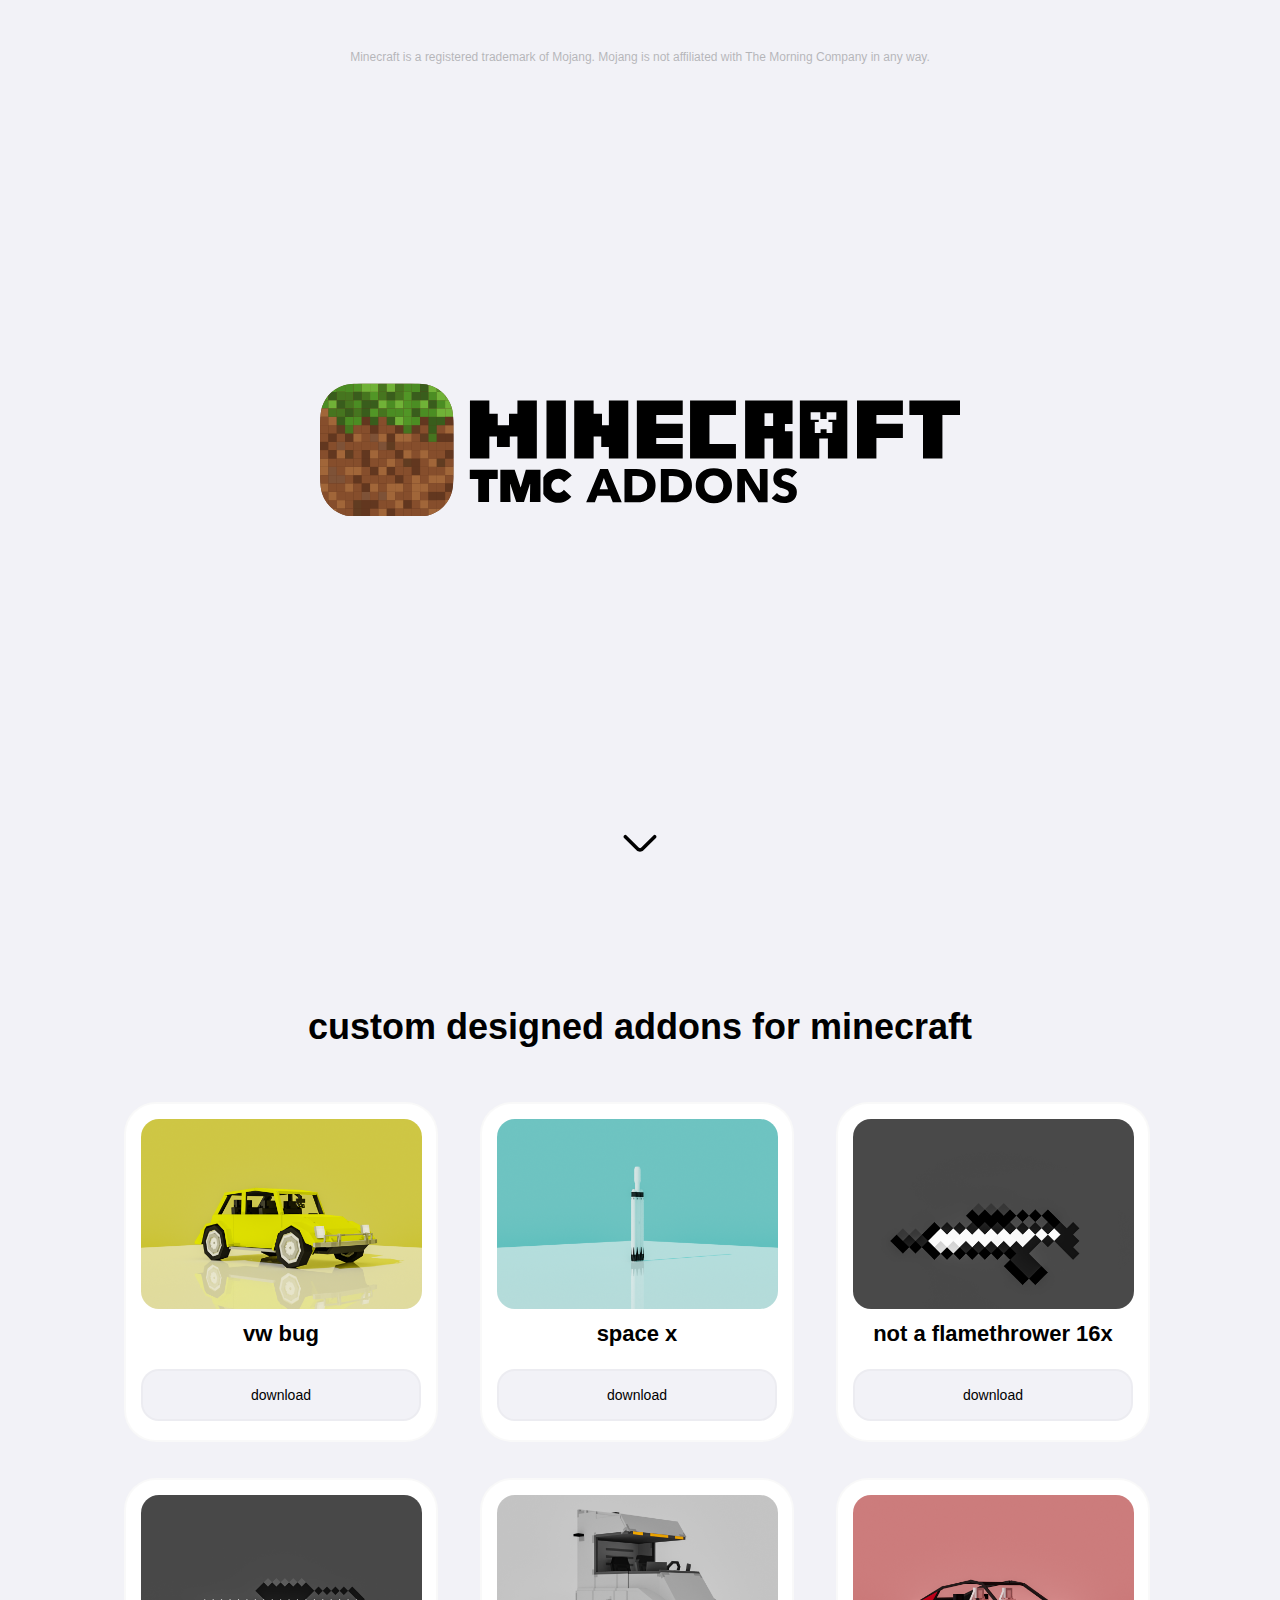
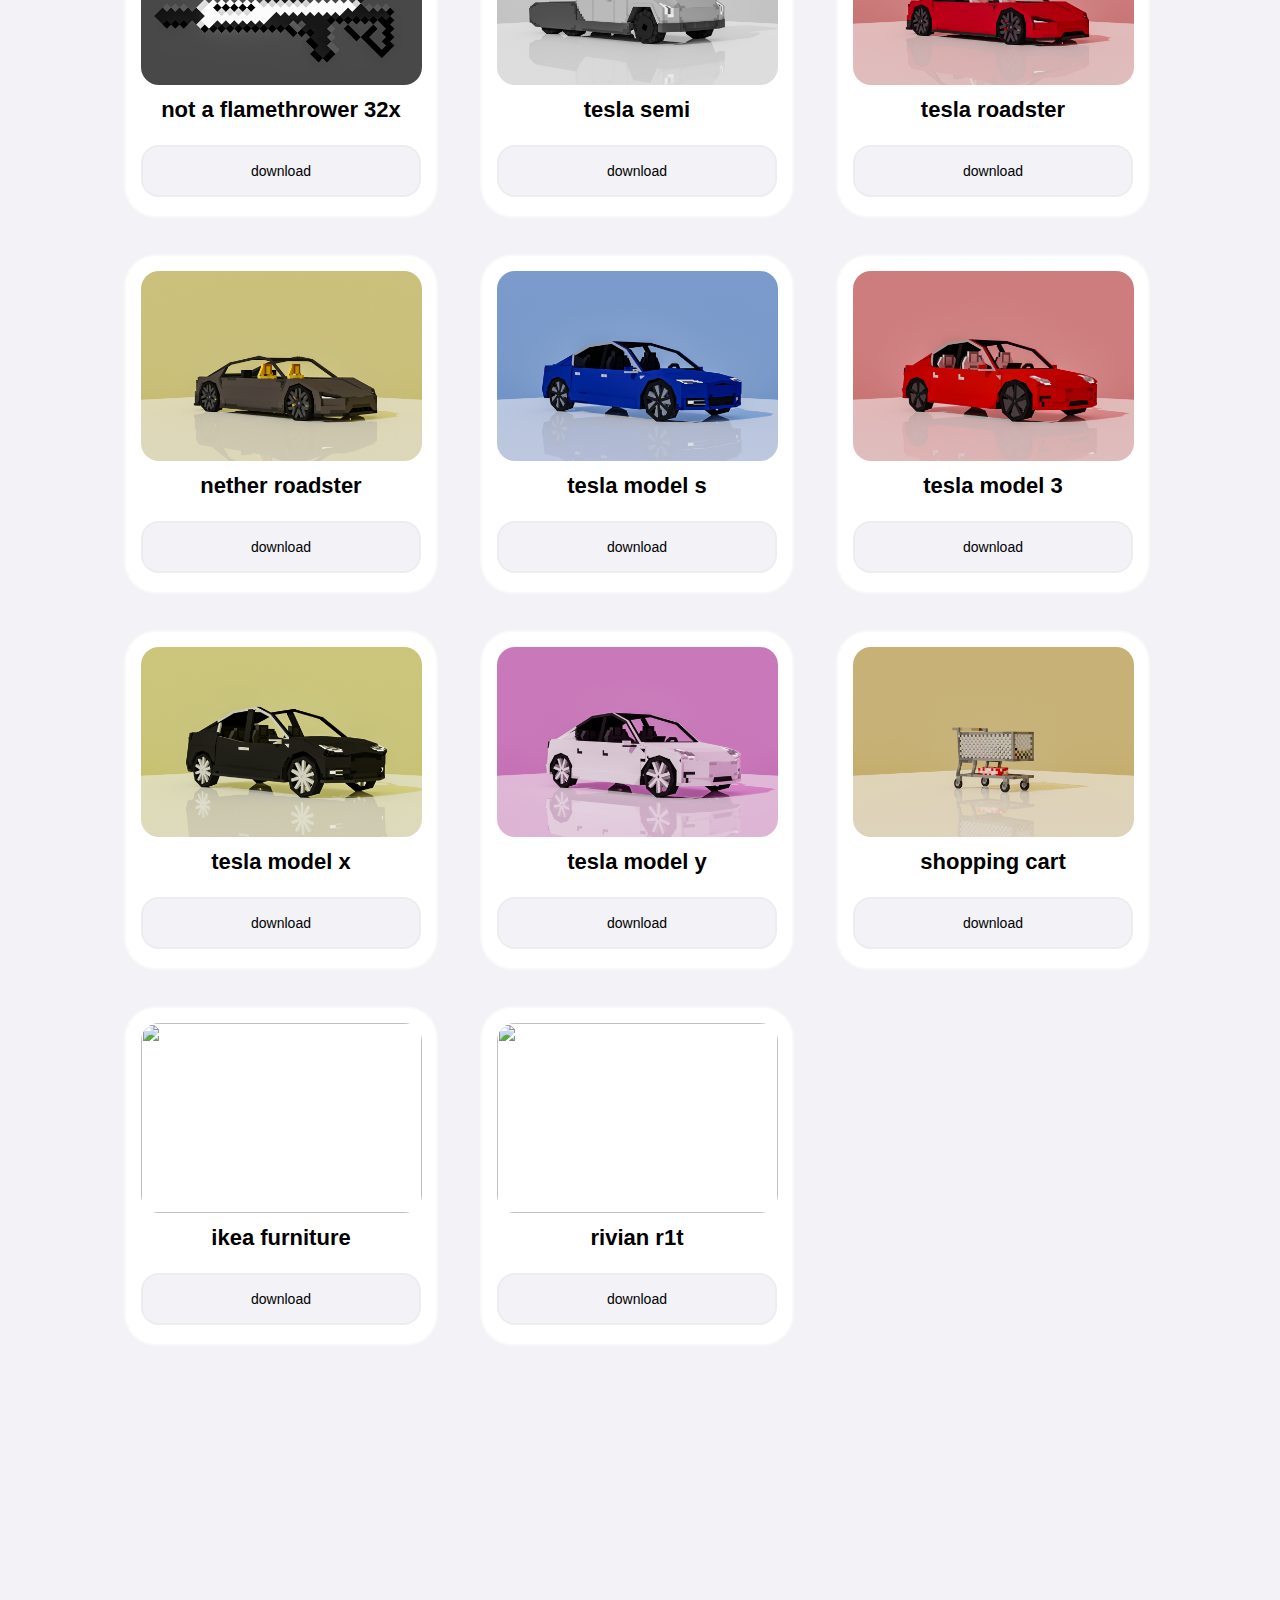
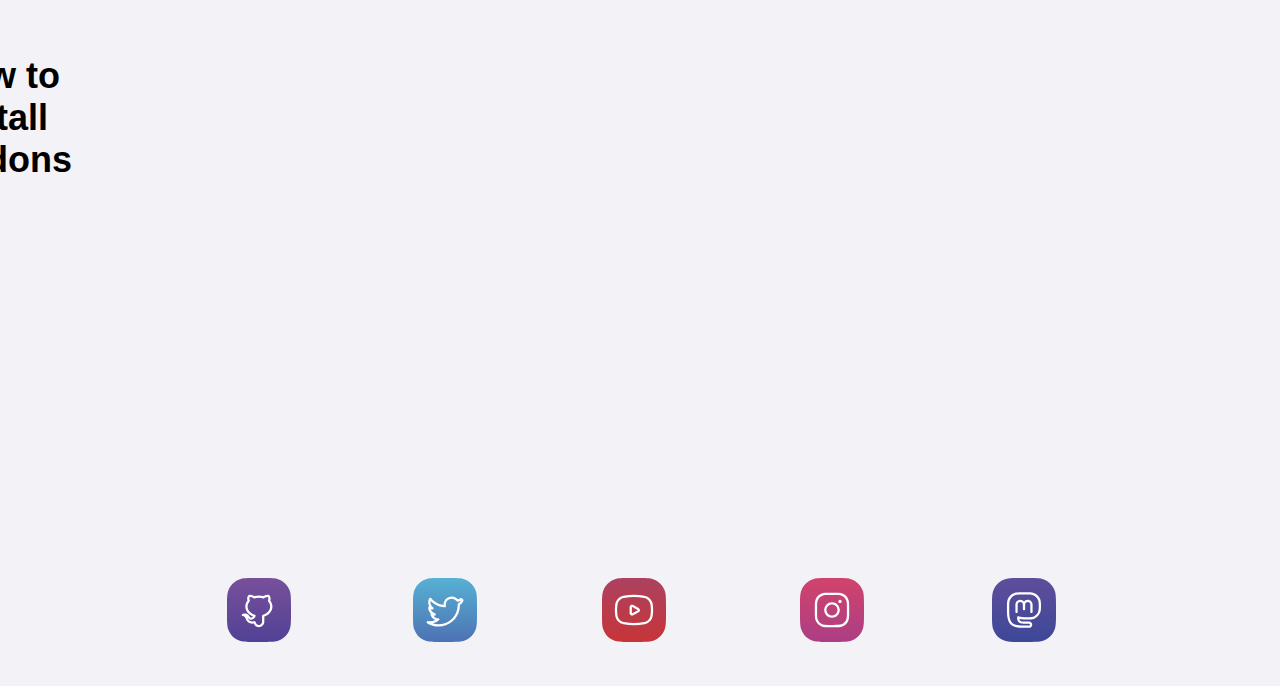
==== commit af4b4c80: "add rivian r1t addon" ====
--- a/index.html
+++ b/index.html
@@ -181,6 +181,18 @@
                 </div>
             </div>
             
+            <div class="packCard">
+                <img draggable="false" id="packCardImg" src="img/addons/Ikea.png"/>
+                
+                <div id="textAndBtn">
+                    
+                    <h3 id="packName">rivian r1t</h3>
+                    <a href="download?url=/minecraft/Rivian R1T.mcaddon">
+                        <h4 id="packBtn">download</h4>
+                    </a>
+                </div>
+            </div>
+            
         </div>
         
         <div id="tutorial">
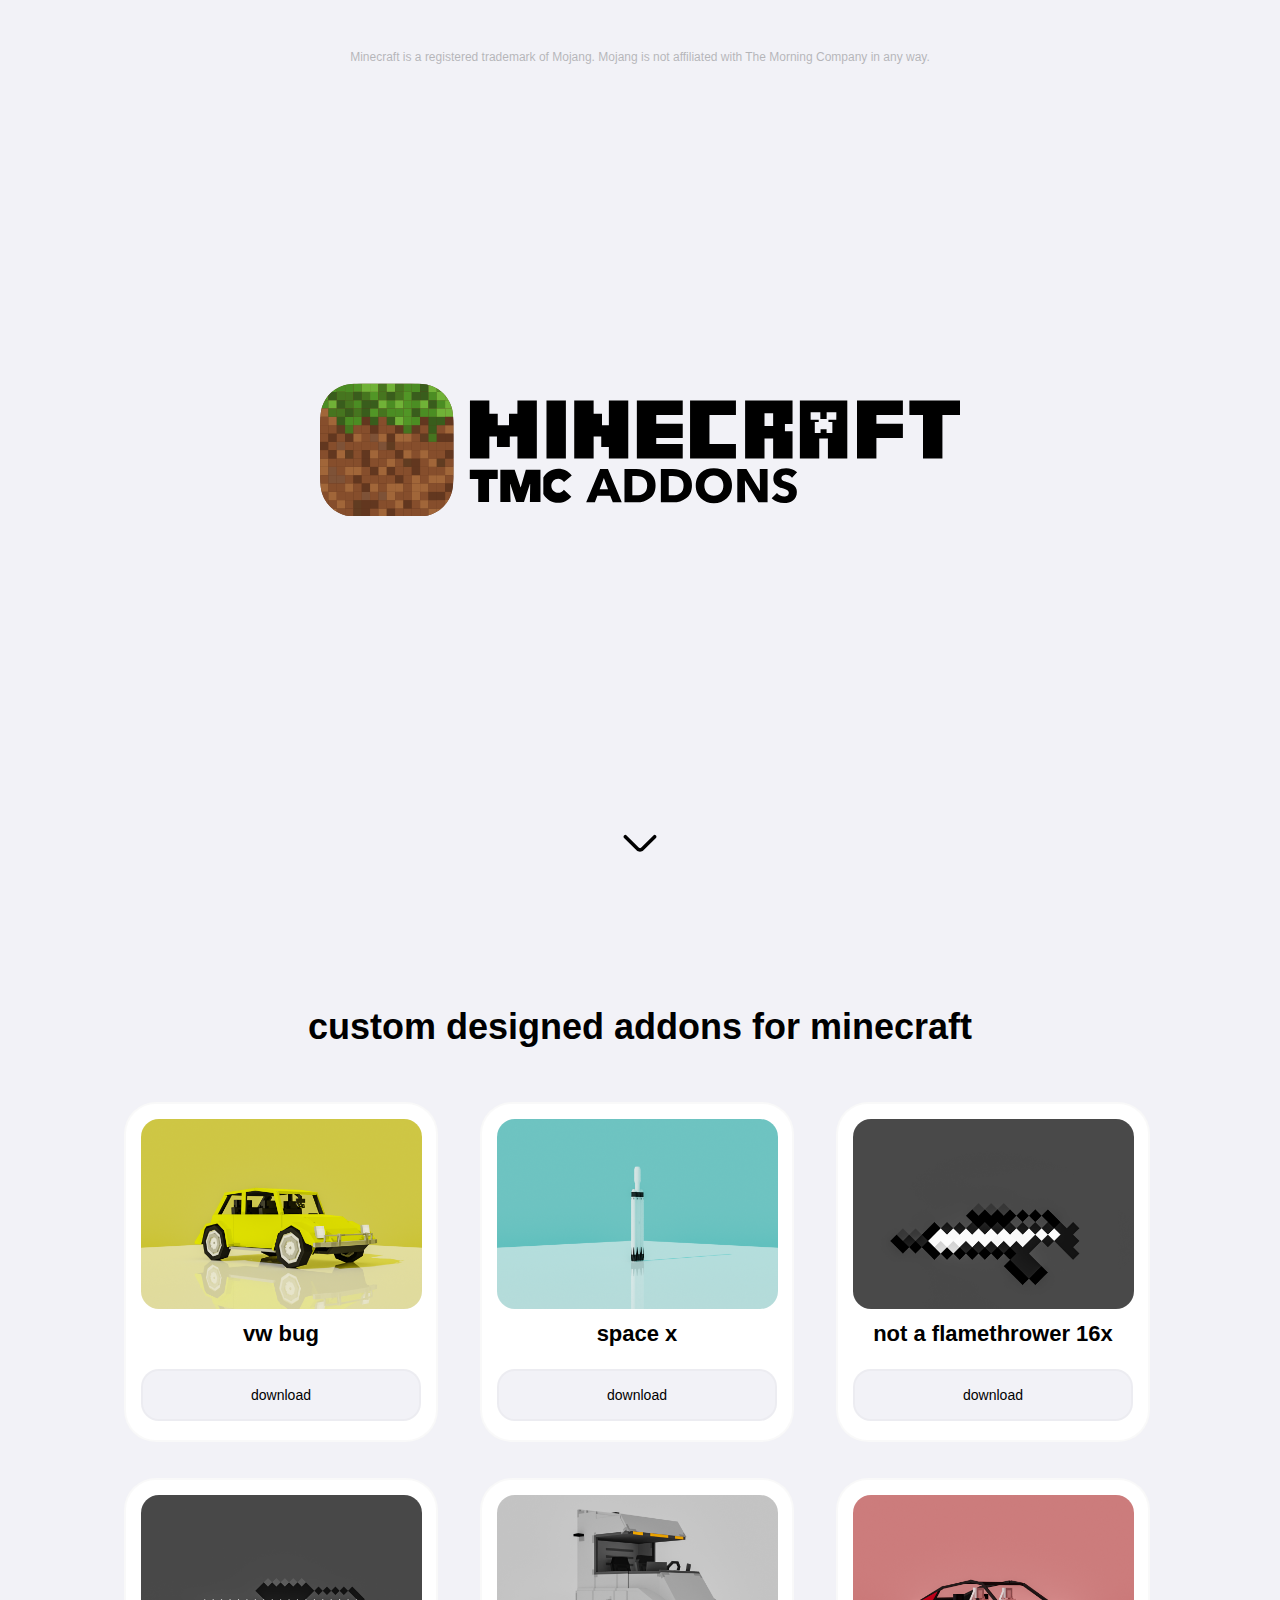
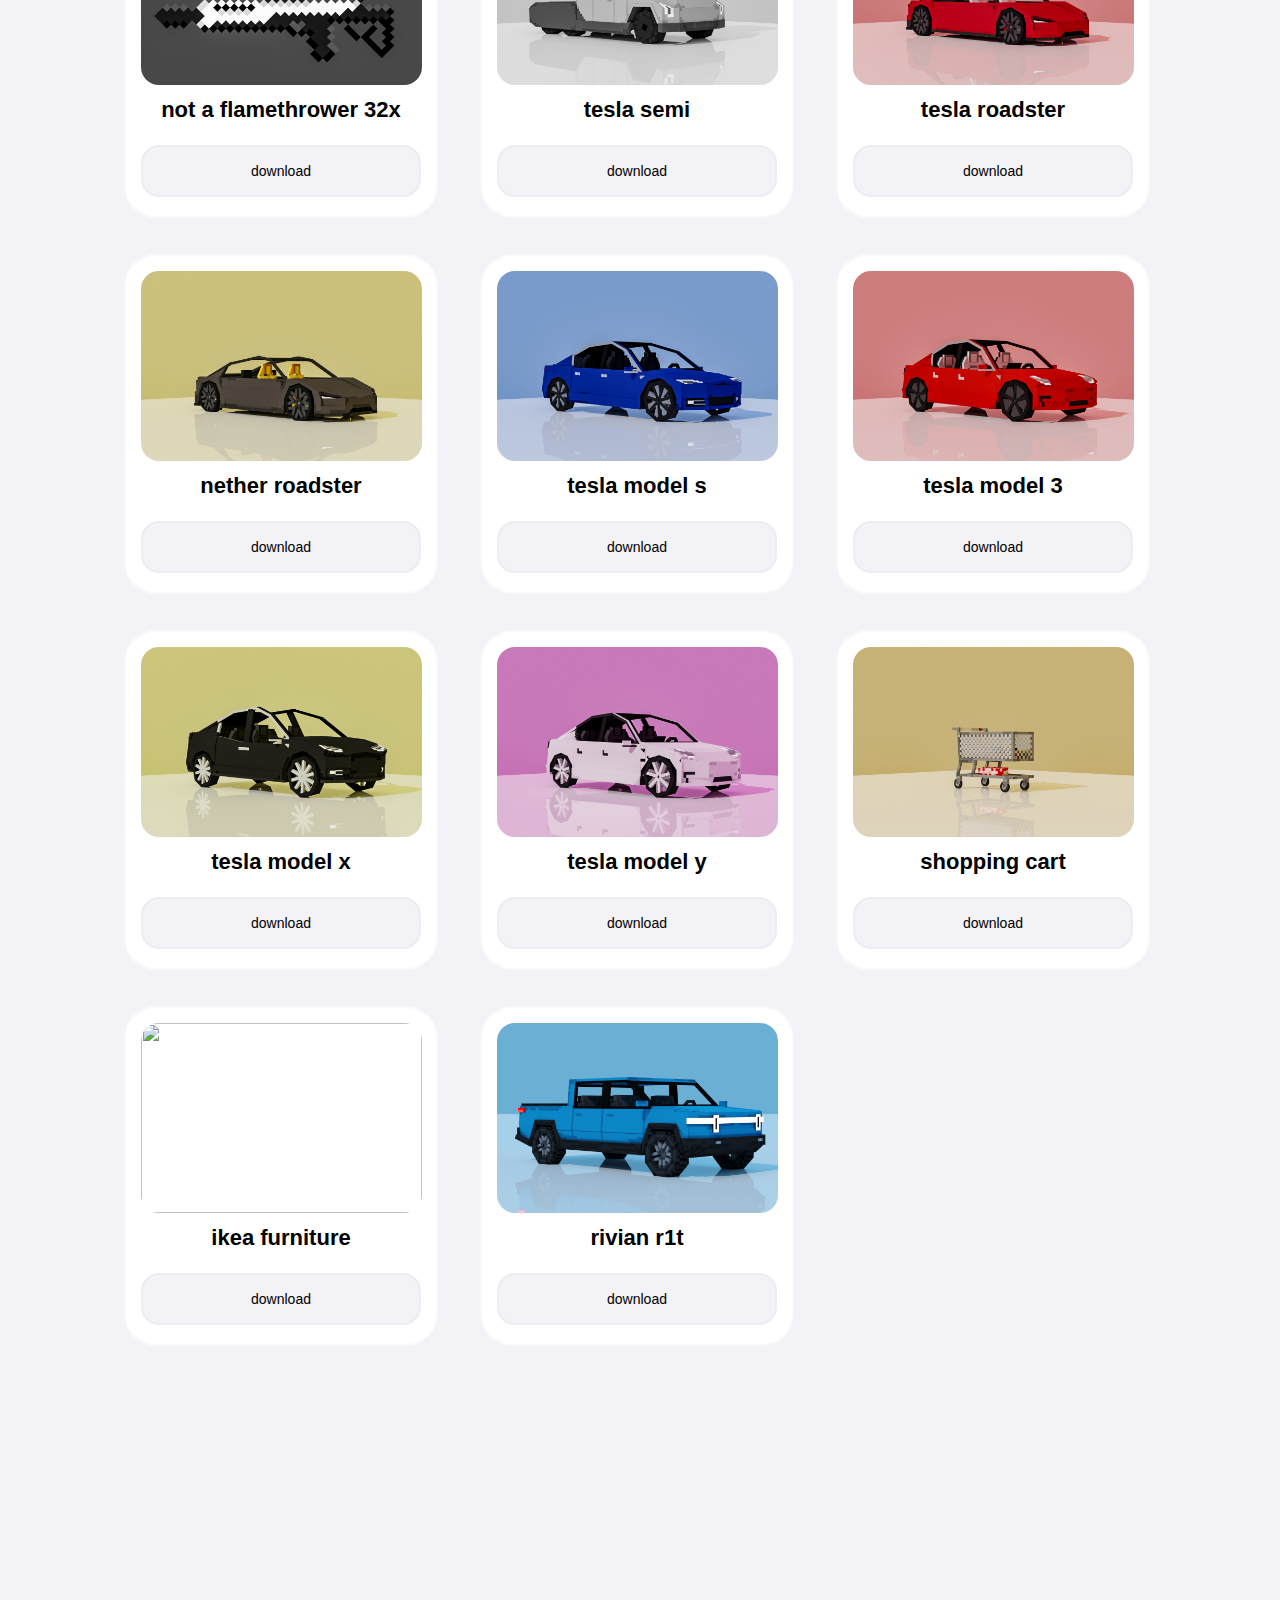
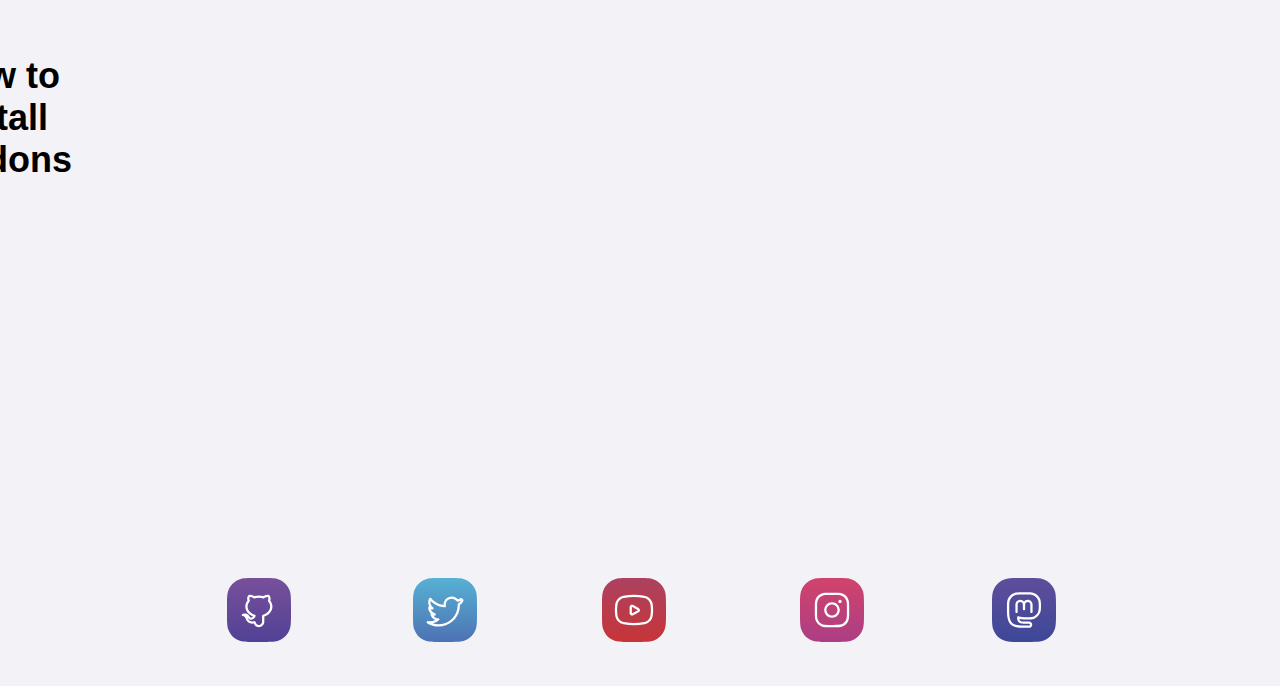
==== commit 2ae002e2: "update rivian addon icon" ====
--- a/index.html
+++ b/index.html
@@ -182,7 +182,7 @@
             </div>
             
             <div class="packCard">
-                <img draggable="false" id="packCardImg" src="img/addons/Ikea.png"/>
+                <img draggable="false" id="packCardImg" src="img/addons/rivian.png"/>
                 
                 <div id="textAndBtn">
                     
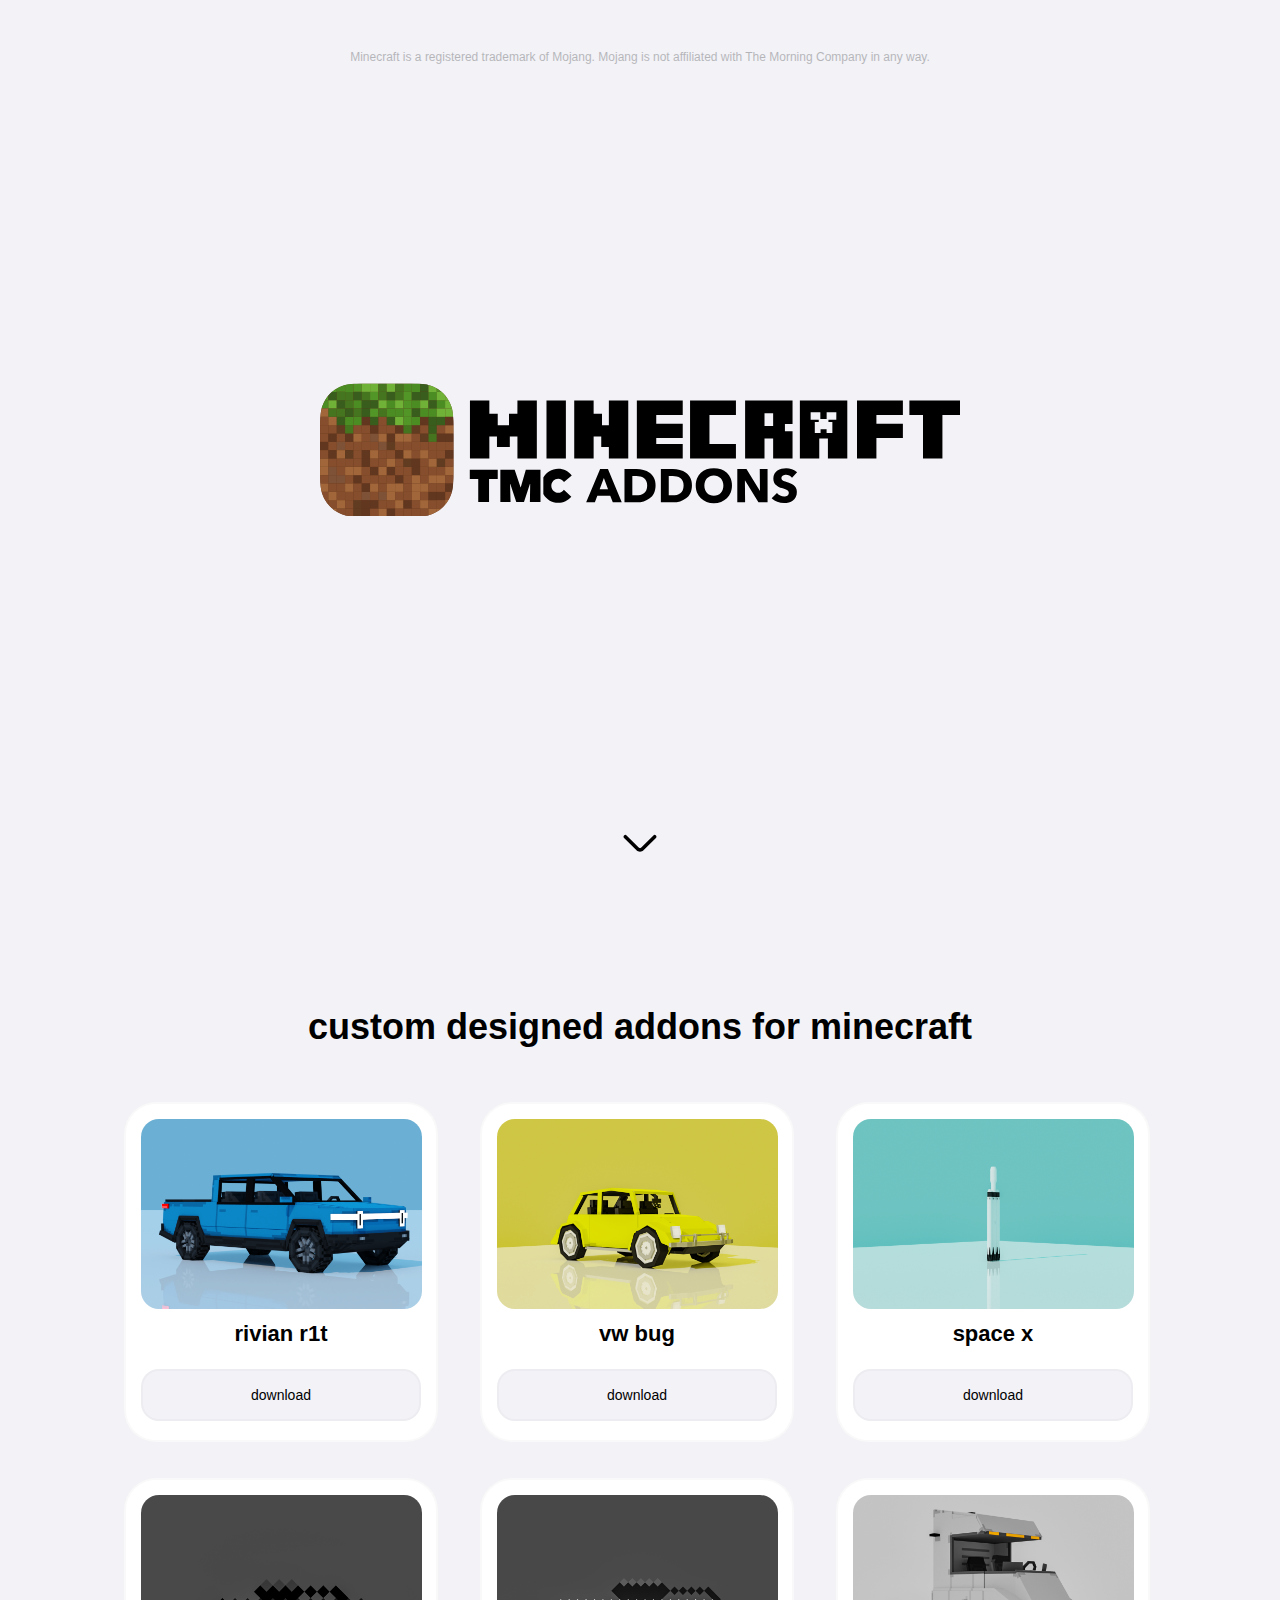
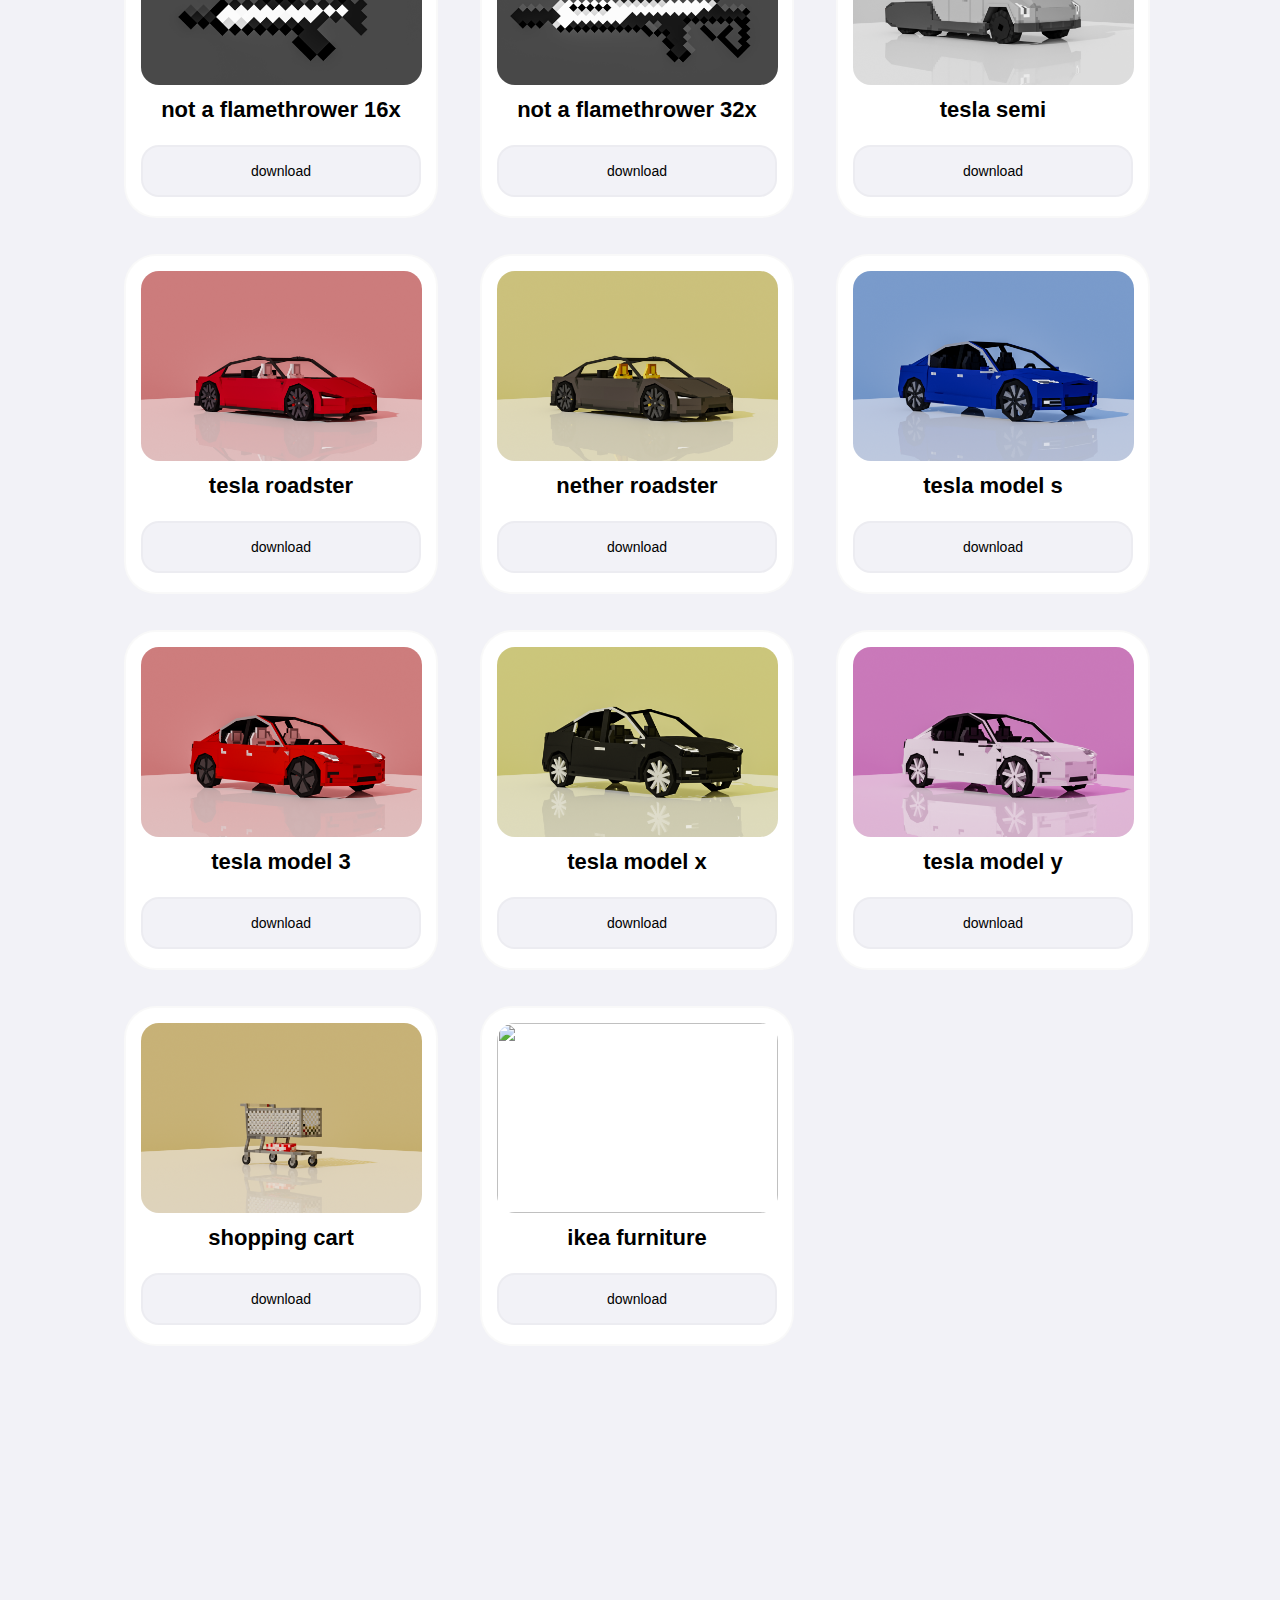
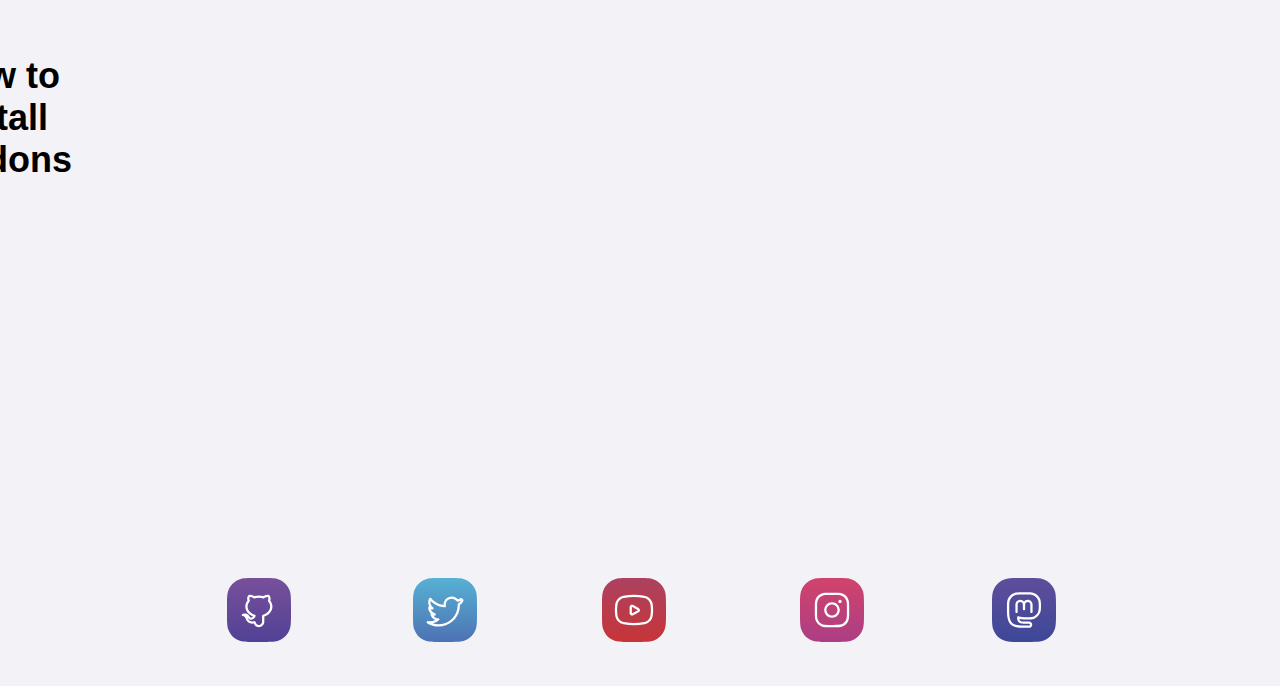
==== commit 30871320: "Update index.html" ====
--- a/index.html
+++ b/index.html
@@ -25,6 +25,18 @@
         <div id="packs">
             
             <div class="packCard">
+                <img draggable="false" id="packCardImg" src="img/addons/rivian.png"/>
+                
+                <div id="textAndBtn">
+                    
+                    <h3 id="packName">rivian r1t</h3>
+                    <a href="download?url=/minecraft/Rivian R1T.mcaddon">
+                        <h4 id="packBtn">download</h4>
+                    </a>
+                </div>
+            </div>
+            
+            <div class="packCard">
                 <img draggable="false" id="packCardImg" src="img/addons/Bug.png"/>
                 
                 <div id="textAndBtn">
@@ -181,17 +193,7 @@
                 </div>
             </div>
             
-            <div class="packCard">
-                <img draggable="false" id="packCardImg" src="img/addons/rivian.png"/>
-                
-                <div id="textAndBtn">
-                    
-                    <h3 id="packName">rivian r1t</h3>
-                    <a href="download?url=/minecraft/Rivian R1T.mcaddon">
-                        <h4 id="packBtn">download</h4>
-                    </a>
-                </div>
-            </div>
+            
             
         </div>
         
